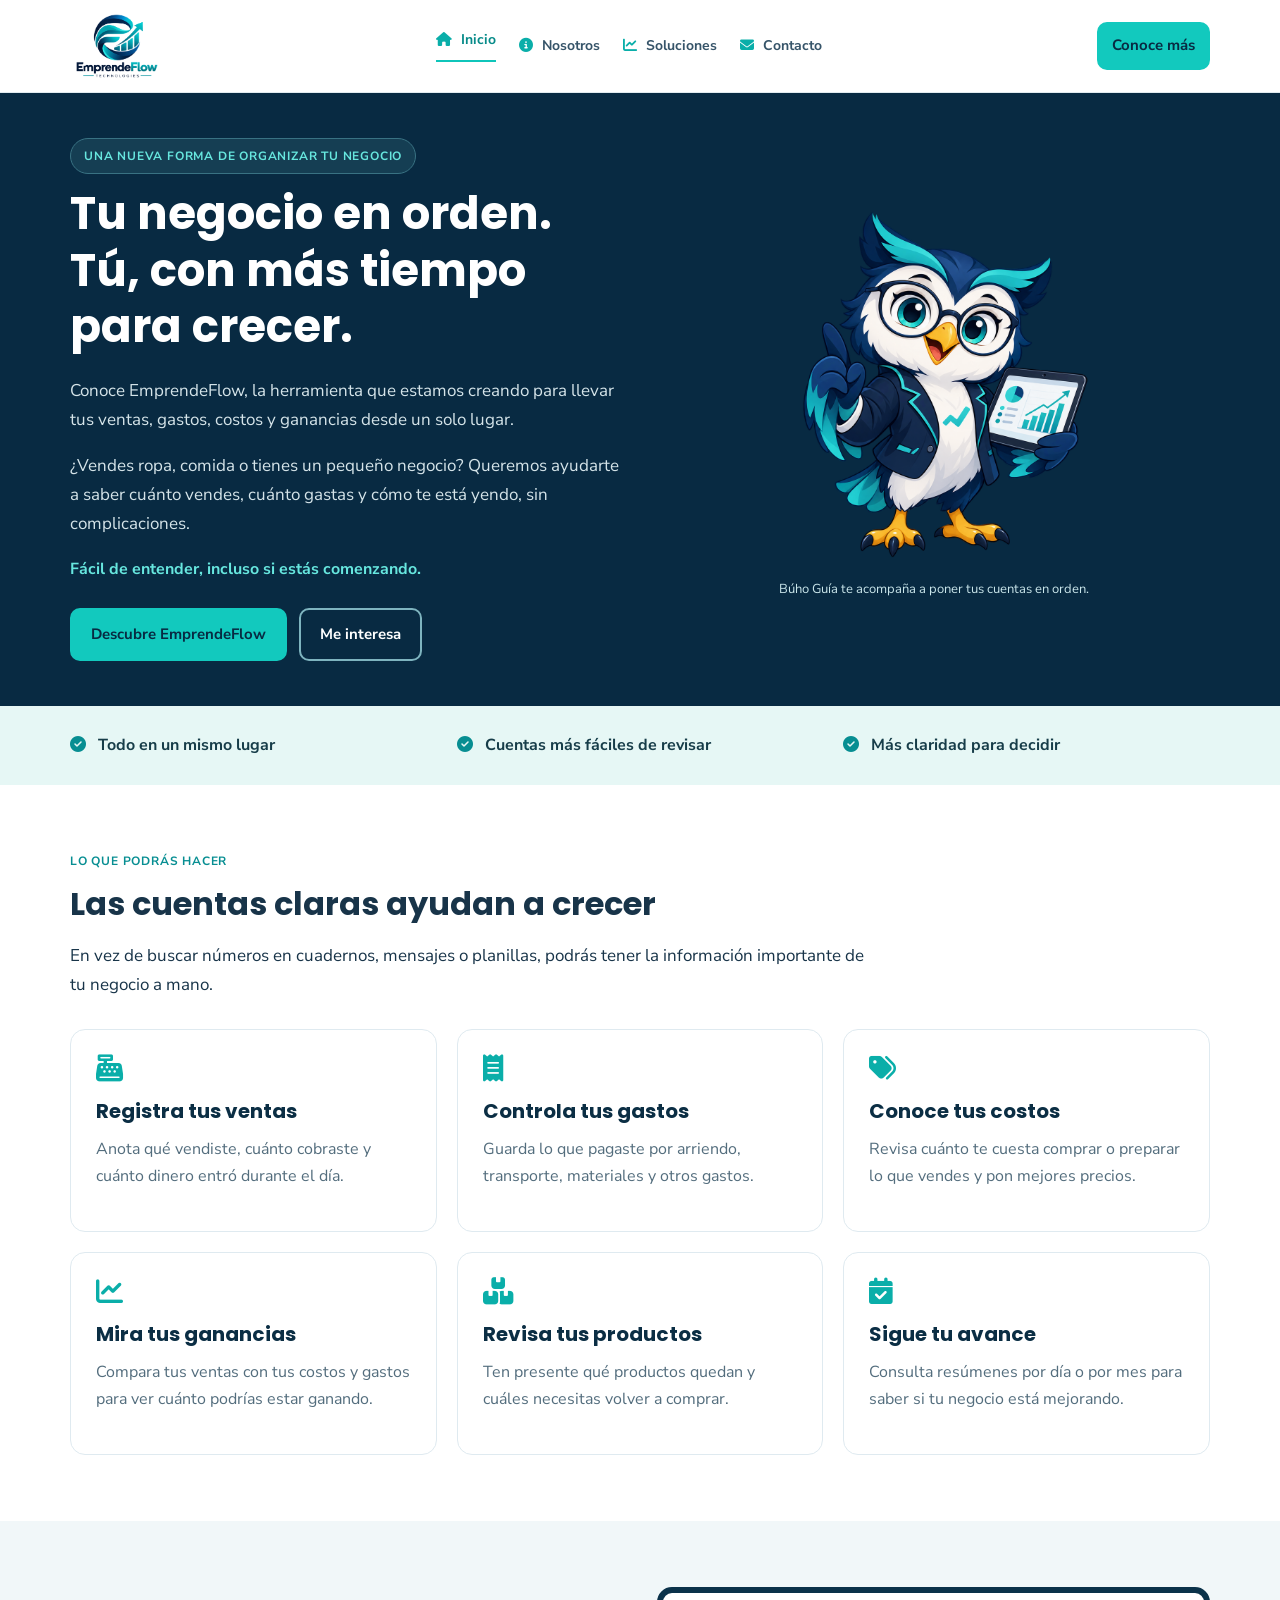
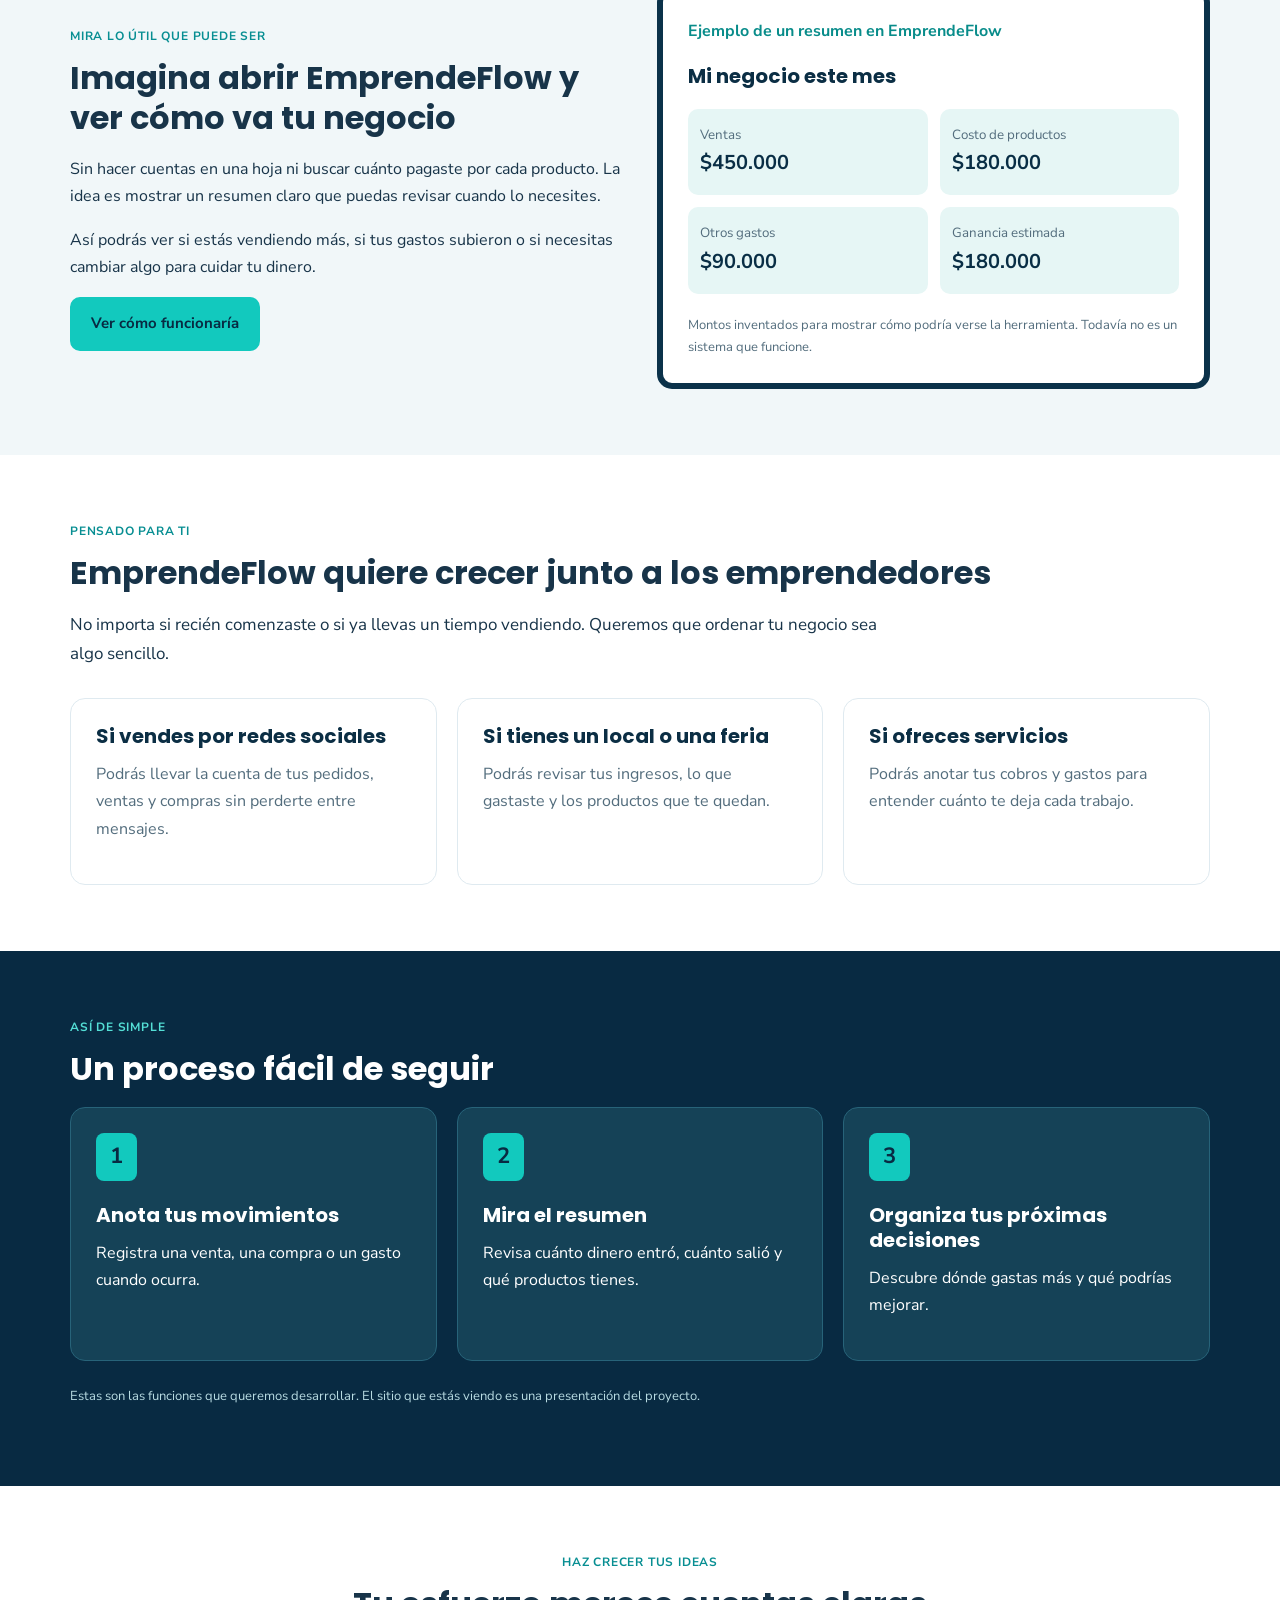
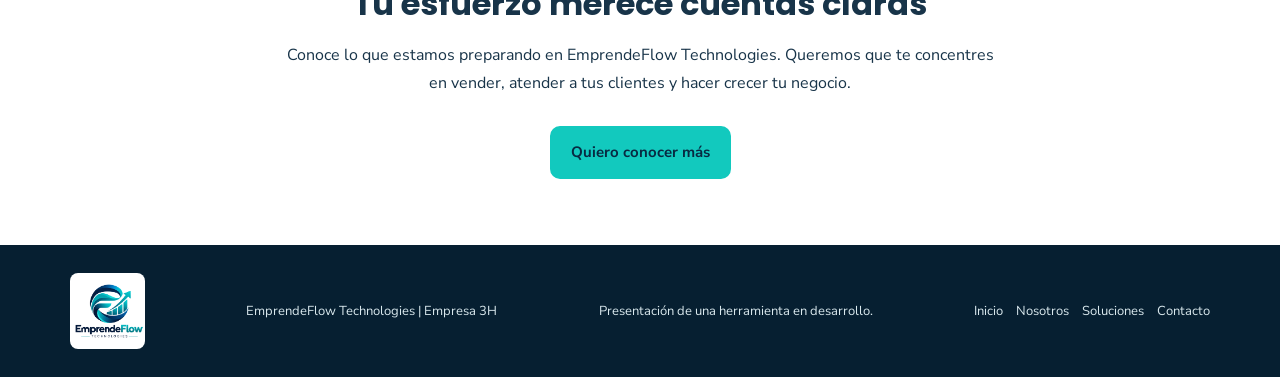
==== index.html @ e18711d7 "Primer commit" ====
<!DOCTYPE html>
<html lang="es">
    
<head>
    <meta charset="UTF-8">
    <meta name="viewport" content="width=device-width, initial-scale=1.0">
    <meta name="description" content="EmprendeFlow: la herramienta en desarrollo para ordenar las ventas, gastos, costos y ganancias de tu negocio.">
    <title>Inicio | EmprendeFlow Technologies</title>
    <link rel="preconnect" href="https://fonts.googleapis.com">
    <link rel="preconnect" href="https://fonts.gstatic.com" crossorigin>
    <link rel="stylesheet" href="https://fonts.googleapis.com/css2?family=Poppins:wght@400;600;700">
    <link rel="stylesheet" href="https://fonts.googleapis.com/css2?family=Nunito+Sans:wght@400;600;700">
    <link rel="stylesheet" href="https://cdnjs.cloudflare.com/ajax/libs/font-awesome/6.7.2/css/all.min.css">

    <link rel="stylesheet" href="css/style.css">
    <link rel="stylesheet" href="css/index.css">
</head>
<body>
    <header class="cabecera">
        <div class="contenedor barra">
            <a class="logo" href="index.html">
                <img src="img/logo2.png" alt="EmprendeFlow Technologies">
            </a>
            <nav class="menu">
                <a href="index.html" class="activo"><i class="fa-solid fa-house" aria-hidden="true"></i> Inicio</a>
                <a href="nosotros.html"><i class="fa-solid fa-circle-info" aria-hidden="true"></i> Nosotros</a>
                <a href="soluciones.html"><i class="fa-solid fa-chart-line" aria-hidden="true"></i> Soluciones</a>
                <a href="contacto.html"><i class="fa-solid fa-envelope" aria-hidden="true"></i> Contacto</a>
            </nav>
            <a class="boton boton-chico" href="contacto.html">Conoce más</a>
        </div>
    </header>
    <main>
        <section class="portada">
            <div class="contenedor dos-columnas portada-adentro">
                <div>

                    <p class="aviso">UNA NUEVA FORMA DE ORGANIZAR TU NEGOCIO</p>
                    <h1>Tu negocio en orden. Tú, con más tiempo para crecer.</h1>
                    <p class="texto-portada">Conoce EmprendeFlow, la herramienta que estamos creando para llevar tus ventas, gastos, costos y ganancias desde un solo lugar.</p>
                    <p class="texto-portada">¿Vendes ropa, comida o tienes un pequeño negocio? Queremos ayudarte a saber cuánto vendes, cuánto gastas y cómo te está yendo, sin complicaciones.</p>
                    <p class="texto-suave">Fácil de entender, incluso si estás comenzando.</p>
                    <div class="botones">
                        <a class="boton" href="soluciones.html">Descubre EmprendeFlow</a>
                        <a class="boton boton-borde" href="contacto.html">Me interesa</a>
                    </div>
                </div>
                <figure class="foto-portada">
                    <img src="img/owl.png" alt="Búho Guía con una pantalla que muestra información de ventas">
                    <figcaption>Búho Guía te acompaña a poner tus cuentas en orden.</figcaption>
                </figure>
            </div>
        </section>

        <section class="franja">
            <div class="contenedor tres-columnas">
                <p><i class="fa-solid fa-circle-check" aria-hidden="true"></i> Todo en un mismo lugar</p>
                <p><i class="fa-solid fa-circle-check" aria-hidden="true"></i> Cuentas más fáciles de revisar</p>
                <p><i class="fa-solid fa-circle-check" aria-hidden="true"></i> Más claridad para decidir</p>
            </div>
        </section>

        <section class="seccion" id="ventajas">

            <div class="contenedor">
                <p class="titulo-pequeno">LO QUE PODRÁS HACER</p>
                <h2>Las cuentas claras ayudan a crecer</h2>
                <p class="intro">En vez de buscar números en cuadernos, mensajes o planillas, podrás tener la información importante de tu negocio a mano.</p>
                
                <div class="tres-columnas">

                    <article class="caja servicio">
                        <i class="fa-solid fa-cash-register icono" aria-hidden="true"></i>
                        <h3>Registra tus ventas</h3>
                        <p>Anota qué vendiste, cuánto cobraste y cuánto dinero entró durante el día.</p>
                    </article>

                    <article class="caja servicio">
                        <i class="fa-solid fa-receipt icono" aria-hidden="true"></i>
                        <h3>Controla tus gastos</h3>
                        <p>Guarda lo que pagaste por arriendo, transporte, materiales y otros gastos.</p>
                    </article>

                    <article class="caja servicio">
                        <i class="fa-solid fa-tags icono" aria-hidden="true"></i>
                        <h3>Conoce tus costos</h3>
                        <p>Revisa cuánto te cuesta comprar o preparar lo que vendes y pon mejores precios.</p>
                    </article>

                    <article class="caja servicio">
                        <i class="fa-solid fa-chart-line icono" aria-hidden="true"></i>
                        <h3>Mira tus ganancias</h3>
                        <p>Compara tus ventas con tus costos y gastos para ver cuánto podrías estar ganando.</p>
                    </article>

                    <article class="caja servicio">

                        <i class="fa-solid fa-boxes-stacked icono" aria-hidden="true"></i>
                        <h3>Revisa tus productos</h3>
                        <p>Ten presente qué productos quedan y cuáles necesitas volver a comprar.</p>
                    </article>

                    <article class="caja servicio">
                        <i class="fa-solid fa-calendar-check icono" aria-hidden="true"></i>
                        <h3>Sigue tu avance</h3>
                        <p>Consulta resúmenes por día o por mes para saber si tu negocio está mejorando.</p>
                    </article>
                </div>
            </div>
        </section>

        <section class="seccion fondo-claro" id="ejemplo">
            <div class="contenedor dos-columnas foto-y-texto">
                <div>
                    <p class="titulo-pequeno">MIRA LO ÚTIL QUE PUEDE SER</p>
                    <h2>Imagina abrir EmprendeFlow y ver cómo va tu negocio</h2>
                    <p>Sin hacer cuentas en una hoja ni buscar cuánto pagaste por cada producto. La idea es mostrar un resumen claro que puedas revisar cuando lo necesites.</p>
                    <p>Así podrás ver si estás vendiendo más, si tus gastos subieron o si necesitas cambiar algo para cuidar tu dinero.</p>
                    <a class="boton" href="soluciones.html#ejemplo">Ver cómo funcionaría</a>
                </div>
                <figure class="caja pantalla">
                    <figcaption class="pantalla-titulo">Ejemplo de un resumen en EmprendeFlow</figcaption>
                    <h3>Mi negocio este mes</h3>
                    <div class="dos-columnas numeros">
                        <p><small>Ventas</small><strong>$450.000</strong></p>
                        <p><small>Costo de productos</small><strong>$180.000</strong></p>
                        <p><small>Otros gastos</small><strong>$90.000</strong></p>
                        <p><small>Ganancia estimada</small><strong>$180.000</strong></p>
                    </div>
                    <p class="texto-chico">Montos inventados para mostrar cómo podría verse la herramienta. Todavía no es un sistema que funcione.</p>
                </figure>
            </div>
        </section>

        <section class="seccion" id="personas">
            <div class="contenedor">
                <p class="titulo-pequeno">PENSADO PARA TI</p>
                <h2>EmprendeFlow quiere crecer junto a los emprendedores</h2>
                <p class="intro">No importa si recién comenzaste o si ya llevas un tiempo vendiendo. Queremos que ordenar tu negocio sea algo sencillo.</p>
                <div class="tres-columnas">
                    <article class="caja">
                        <h3>Si vendes por redes sociales</h3>
                        <p>Podrás llevar la cuenta de tus pedidos, ventas y compras sin perderte entre mensajes.</p>
                    </article>
                    <article class="caja">
                        <h3>Si tienes un local o una feria</h3>
                        <p>Podrás revisar tus ingresos, lo que gastaste y los productos que te quedan.</p>
                    </article>
                    <article class="caja">
                        <h3>Si ofreces servicios</h3>
                        <p>Podrás anotar tus cobros y gastos para entender cuánto te deja cada trabajo.</p>
                    </article>
                </div>
            </div>
        </section>

        <section class="seccion fondo-azul" id="pasos">
            <div class="contenedor">
                <p class="titulo-pequeno">ASÍ DE SIMPLE</p>
                <h2>Un proceso fácil de seguir</h2>
                <div class="tres-columnas">
                    <article class="caja paso">
                        <p class="numero">1</p>
                        <h3>Anota tus movimientos</h3>
                        <p>Registra una venta, una compra o un gasto cuando ocurra.</p>
                    </article>
                    <article class="caja paso">
                        <p class="numero">2</p>
                        <h3>Mira el resumen</h3>
                        <p>Revisa cuánto dinero entró, cuánto salió y qué productos tienes.</p>
                    </article>
                    <article class="caja paso">
                        <p class="numero">3</p>
                        <h3>Organiza tus próximas decisiones</h3>
                        <p>Descubre dónde gastas más y qué podrías mejorar.</p>
                    </article>
                </div>
                <p class="nota-clara">Estas son las funciones que queremos desarrollar. El sitio que estás viendo es una presentación del proyecto.</p>
            </div>
        </section>

        <section class="seccion final" id="conocer">
            <div class="contenedor centro">
                <p class="titulo-pequeno">HAZ CRECER TUS IDEAS</p>
                <h2>Tu esfuerzo merece cuentas claras</h2>
                <p>Conoce lo que estamos preparando en EmprendeFlow Technologies. Queremos que te concentres en vender, atender a tus clientes y hacer crecer tu negocio.</p>
                <a class="boton" href="contacto.html">Quiero conocer más</a>
            </div>
        </section>
    </main>
    <footer class="pie">
        <div class="contenedor pie-adentro">
            <a class="logo" href="index.html">
                <img src="img/logo2.png" alt="EmprendeFlow Technologies">
            </a>
            <p>EmprendeFlow Technologies | Empresa 3H</p>
            <p>Presentación de una herramienta en desarrollo.</p>
            <nav class="menu-pie">
                <a href="index.html">Inicio</a>
                <a href="nosotros.html">Nosotros</a>
                <a href="soluciones.html">Soluciones</a>
                <a href="contacto.html">Contacto</a>
            </nav>
        </div>
    </footer>

    <script src="index.js"></script>
</body>
</html>
---- css/style.css ----
* {
    box-sizing: border-box;
}

body {
    margin: 0;
    color: #183449;
    background: #ffffff;
    font-family: "Nunito Sans", Arial, sans-serif;
    line-height: 1.7;
}

a {
    color: inherit;
    text-decoration: none;
}

img {
    max-width: 100%;
    height: auto;
}

h1, h2, h3 {
    margin-top: 0;
    font-family: "Poppins", Arial, sans-serif;
    line-height: 1.25;
}

h1 {
    margin-bottom: 22px;
    font-size: 45px;
}

h2 {
    margin-bottom: 18px;
    font-size: 32px;
}

h3 {
    margin-bottom: 12px;
    font-size: 20px;
}

p {
    margin-top: 0;
}

.contenedor {
    width: 90%;
    max-width: 1140px;
    margin: 0 auto;
}

.cabecera {
    background: #ffffff;
    border-bottom: 1px solid #e1ebef;
}

.barra {
    min-height: 92px;
    display: flex;
    align-items: center;
    justify-content: space-between;
    flex-wrap: wrap;
    gap: 18px;
}

.logo img {
    display: block;
    width: 90px;
}

.menu {
    display: flex;
    align-items: center;
    flex-wrap: wrap;
    gap: 23px;
     transition: transform 0.2s, border-color 0.2s ease;
}

.menu a {
    padding: 8px 0;
    color: #365469;
    font-size: 14px;
    font-weight: 700;
}

.menu i {
    margin-right: 5px;
    color: #0aaea9;
}
.menu:hover{
    transform: translateY(-5px);
}

.menu a:hover, .menu a.activo {
    color: #078b89;
    border-bottom: 2px solid #0fc5ba;
    transform: translateY(-5px);
}

.boton {
    display: inline-block;
    padding: 12px 19px;
    border: 2px solid #12c9be;
    border-radius: 10px;
    background: #12c9be;
    color: #082a42;
    font-family: "Nunito Sans", Arial, sans-serif;
    font-size: 15px;
    font-weight: 700;
    text-align: center;
    transition: transform 0.2s, border-color 0.2s ease;
    cursor: pointer;
}

.boton:hover {
    background: #7de3dd;
    border-color: #7de3dd;
    transform: translateY(-7px);
}


.boton-chico {
    padding: 9px 13px;
}

.boton-borde {
    background: #082a42;
    color: #ffffff;
    border-color: #7eb4bf;
}

.boton-borde:hover {
    background: #174e62;
    border-color: #7eb4bf;
}

.botones {
    display: flex;
    gap: 12px;
    flex-wrap: wrap;
    margin-top: 25px;
}

.portada {
    background: #082a42;
    color: #ffffff;
}

.portada-adentro {
    min-height: 495px;
    align-items: center;
    padding: 45px 0;
}

.portada-corta .portada-adentro {
    min-height: 420px;
}

.aviso {
    display: inline-block;
    padding: 7px 13px;
    border: 1px solid #397283;
    border-radius: 25px;
    background: #153e53;
    color: #67e7df;
    font-size: 12px;
    font-weight: 700;
    letter-spacing: 0.8px;
}

.texto-portada {
    color: #d5e4e9;
    font-size: 17px;
}

.foto-portada, .foto-blanca {
    margin: 0;
    text-align: center;
}

.foto-portada img {
    display: block;
    max-height: 370px;
    object-fit: contain;
    margin: 0 auto;
}

.foto-portada figcaption {
    margin-top: 8px;
    color: #c9e5ea;
    font-size: 13px;
}

.foto-blanca {
    padding: 18px;
    border-radius: 18px;
    background: #ffffff;
}

.foto-blanca img {
    max-height: 300px;
    object-fit: contain;
}

.seccion {
    padding: 66px 0;
}

.dos-columnas {
    display: grid;
    grid-template-columns: repeat(2, minmax(0, 1fr));
    gap: 34px;
}

.tres-columnas {
    display: grid;
    grid-template-columns: repeat(3, minmax(0, 1fr));
    gap: 20px;
}

.cuatro-columnas {
    display: grid;
    grid-template-columns: repeat(4, minmax(0, 1fr));
    gap: 12px;
}

.foto-y-texto {
    align-items: center;
}

.centro {
    text-align: center;
}

.centro p {
    max-width: 740px;
    margin-left: auto;
    margin-right: auto;
}

.titulo-pequeno {
    margin-bottom: 12px;
    color: #078e92;
    font-size: 12px;
    font-weight: 700;
    letter-spacing: 0.8px;
}

.intro {
    max-width: 810px;
    margin-bottom: 29px;
    font-size: 17px;
}

.fondo-claro {
    background: #f1f7f9;
}

.fondo-azul {
    background: #082a42;
    color: #ffffff;
}

.fondo-azul .titulo-pequeno {
    color: #54dfd6;
}

.caja {
    margin: 0;
    padding: 25px;
    border: 1px solid #dfeaf0;
    border-radius: 15px;
    background: #ffffff;
}

.caja h3 {
    color: #0b2e44;
}

.caja p {
    color: #536d7d;
}

.caja-azul {
    border-color: #082a42;
    background: #082a42;
    color: #ffffff;
}

.caja-azul h3, .caja-azul p {
    color: #ffffff;
}

.caja-clara {
    background: #f2f8fa;
}

.icono {
    display: block;
    margin-bottom: 17px;
    color: #0aaea9;
    font-size: 27px;
}

.servicio {
    min-height: 195px;
}

.foto-buho {
    text-align: center;
    background: #e9f8f6;
}

.foto-buho img {
    max-height: 350px;
    object-fit: contain;
}

.lista {
    padding-left: 23px;
    margin: 18px 0 26px;
}

.lista li {
    margin-bottom: 10px;
    padding-left: 4px;
}

.numeros {
    gap: 12px;
    margin: 20px 0;
}

.numeros p {
    margin: 0;
    padding: 15px 12px;
    border-radius: 10px;
    background: #e6f6f5;
}

.numeros small, .numeros strong {
    display: block;
}

.numeros strong {
    color: #092e45;
    font-size: 20px;
}

.texto-chico {
    color: #647e8b;
    font-size: 13px;
}

.final p {
    max-width: 720px;
}

.final .boton {
    margin-top: 13px;
}

.pie {
    padding: 28px 0;
    background: #061f31;
    color: #d9e8ed;
}

.pie-adentro {
    display: flex;
    align-items: center;
    justify-content: space-between;
    flex-wrap: wrap;
    gap: 18px;
}

.pie p {
    margin: 0;
    font-size: 13px;
}

.pie .logo img {
    width: 75px;
    border-radius: 8px;
    background: #ffffff;
}

.menu-pie {
    display: flex;
    flex-wrap: wrap;
    gap: 13px;
    font-size: 13px;
}
---- css/index.css ----
.texto-suave {
    color: #67e7df;
    font-weight: 700;
}

.franja {
    padding: 26px 0;
    background: #e6f7f5;
}

.franja p {
    margin: 0;
    color: #173d49;
    font-weight: 700;
}

.franja i {
    margin-right: 8px;
    color: #078e92;
}

.pantalla {
    border: 6px solid #0b324a;
}

.pantalla-titulo {
    color: #088c8a;
    font-weight: 700;
    margin-bottom: 18px;
}

.pantalla .texto-chico {
    margin-bottom: 0;
}

.paso {
    background: #154257;
    border-color: #276379;
}

.paso h3, .paso p {
    color: #ffffff;
}

.paso .numero {
    display: inline-block;
    padding: 5px 14px;
    border-radius: 8px;
    background: #12c9be;
    color: #082a42;
    font-size: 22px;
    font-weight: 700;
}

.nota-clara {
    margin-top: 24px;
    color: #b8dbe2;
    font-size: 13px;
}
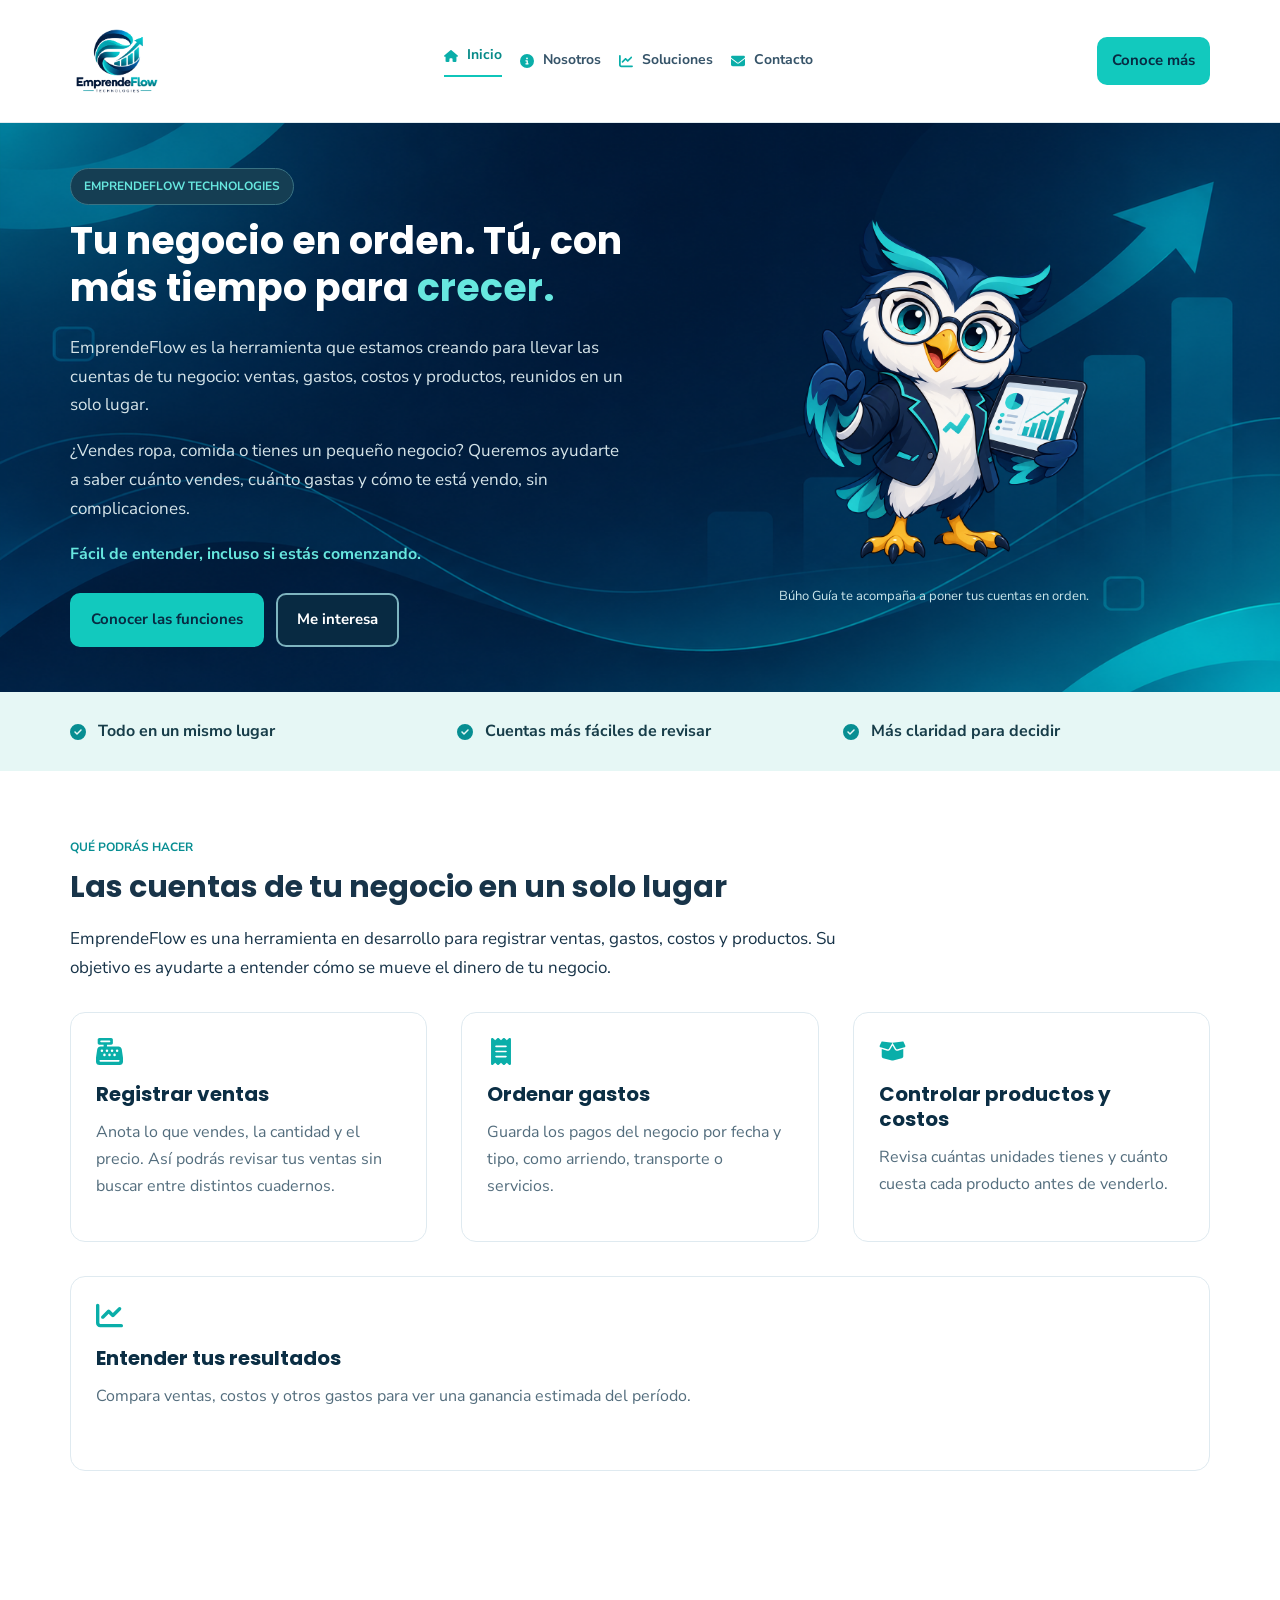
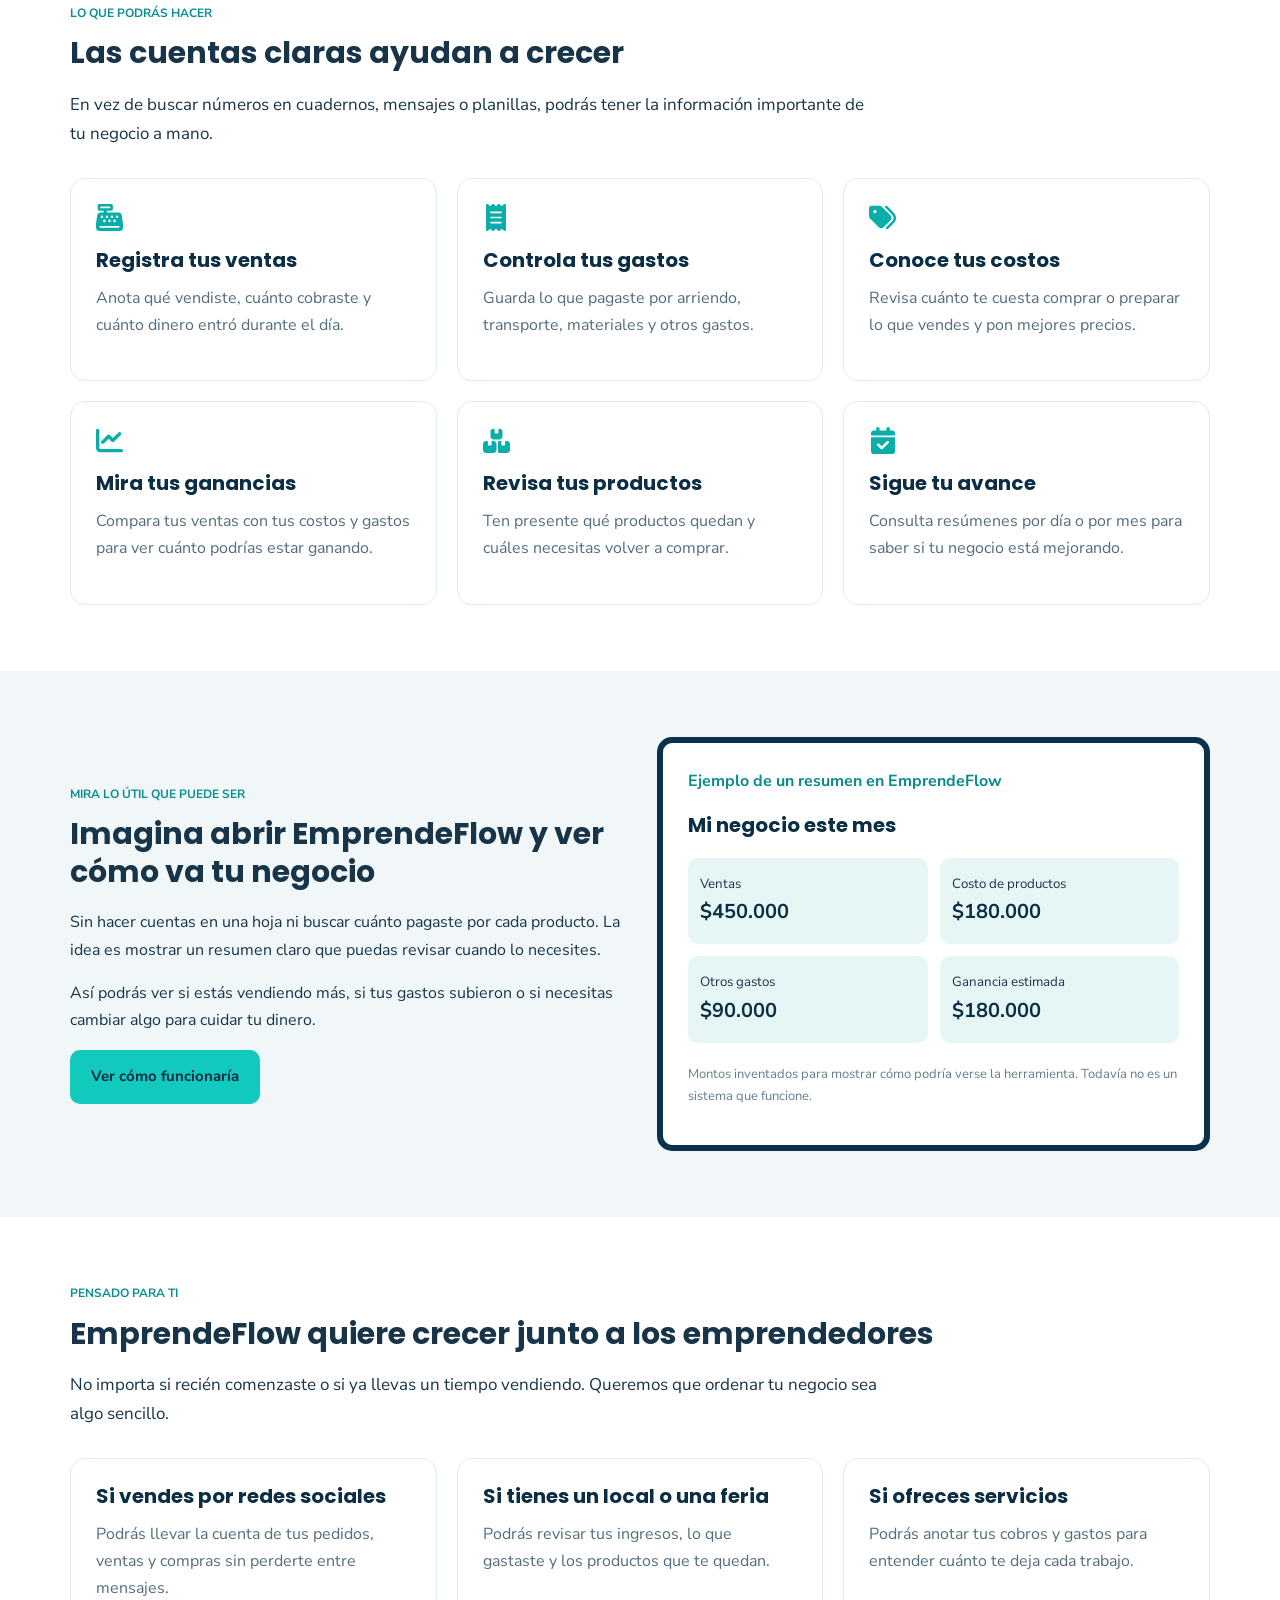
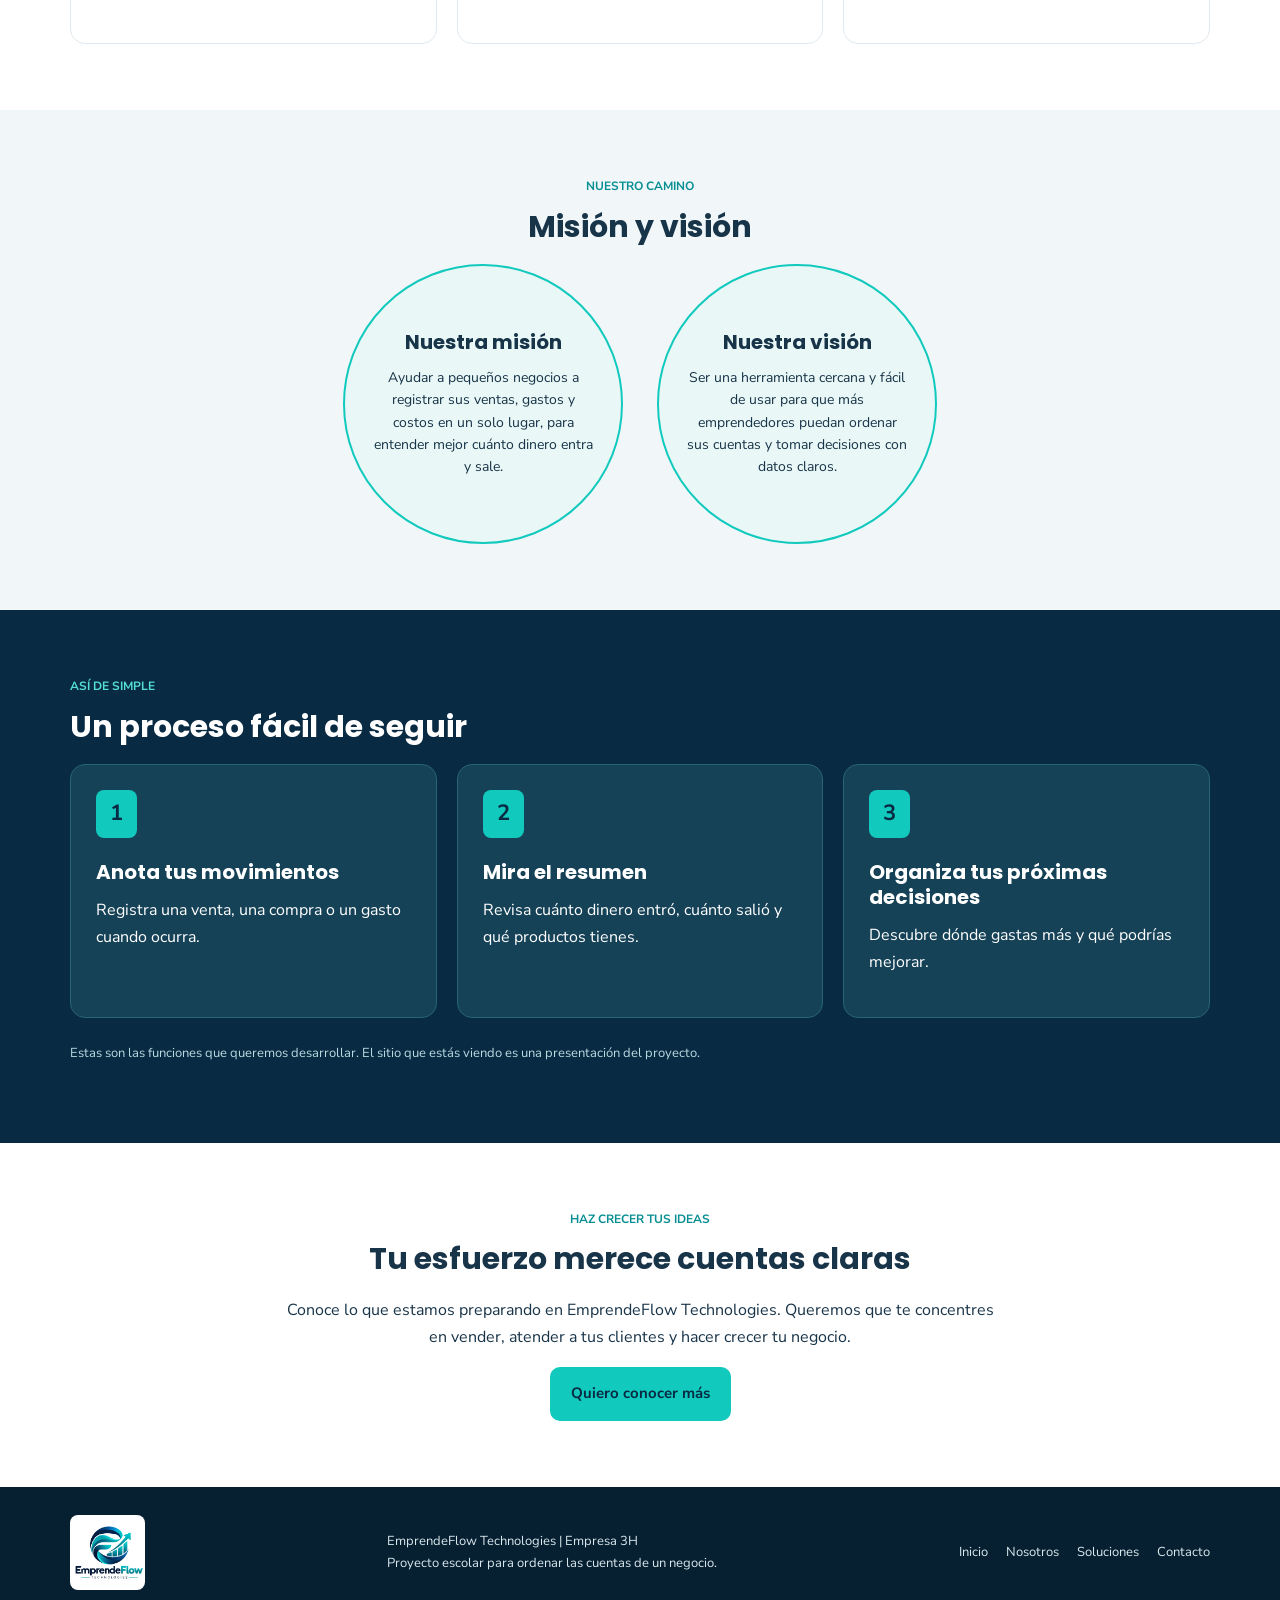
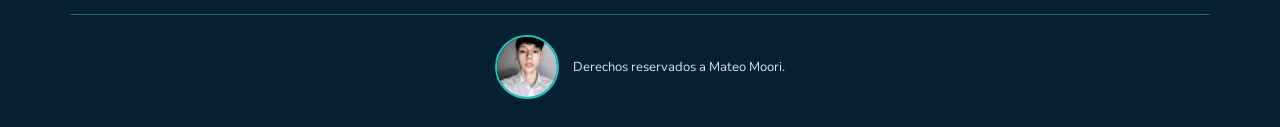
==== commit ffec68d0: "Actualizar proyecto web" ====
--- a/index.html
+++ b/index.html
@@ -1,209 +1,244 @@
 <!DOCTYPE html>
 <html lang="es">
-    
 <head>
     <meta charset="UTF-8">
     <meta name="viewport" content="width=device-width, initial-scale=1.0">
-    <meta name="description" content="EmprendeFlow: la herramienta en desarrollo para ordenar las ventas, gastos, costos y ganancias de tu negocio.">
+    <meta name="description" content="EmprendeFlow es una herramienta en desarrollo para ordenar ventas, gastos, costos, productos y ganancias de pequeños negocios.">
     <title>Inicio | EmprendeFlow Technologies</title>
     <link rel="preconnect" href="https://fonts.googleapis.com">
     <link rel="preconnect" href="https://fonts.gstatic.com" crossorigin>
     <link rel="stylesheet" href="https://fonts.googleapis.com/css2?family=Poppins:wght@400;600;700">
     <link rel="stylesheet" href="https://fonts.googleapis.com/css2?family=Nunito+Sans:wght@400;600;700">
-    <link rel="stylesheet" href="https://cdnjs.cloudflare.com/ajax/libs/font-awesome/6.7.2/css/all.min.css">
 
     <link rel="stylesheet" href="css/style.css">
     <link rel="stylesheet" href="css/index.css">
 </head>
-<body>
-    <header class="cabecera">
-        <div class="contenedor barra">
-            <a class="logo" href="index.html">
+<body class="textito">
+
+
+
+
+
+    <header class="cabecerita">
+        <div class="barracita">
+            <a class="loguito" href="index.html">
                 <img src="img/logo2.png" alt="EmprendeFlow Technologies">
             </a>
-            <nav class="menu">
-                <a href="index.html" class="activo"><i class="fa-solid fa-house" aria-hidden="true"></i> Inicio</a>
-                <a href="nosotros.html"><i class="fa-solid fa-circle-info" aria-hidden="true"></i> Nosotros</a>
-                <a href="soluciones.html"><i class="fa-solid fa-chart-line" aria-hidden="true"></i> Soluciones</a>
-                <a href="contacto.html"><i class="fa-solid fa-envelope" aria-hidden="true"></i> Contacto</a>
+            <nav class="menucito">
+                <a href="index.html" class="enlacitoactivo"><img class="iconitomenu" src="img/iconos/navegacion/casa.svg" alt="" aria-hidden="true"> Inicio</a>
+                <a href="nosotros.html"><img class="iconitomenu" src="img/iconos/navegacion/informacion.svg" alt="" aria-hidden="true"> Nosotros</a>
+                <a href="soluciones.html"><img class="iconitomenu" src="img/iconos/finanzas/grafico.svg" alt="" aria-hidden="true"> Soluciones</a>
+                <a href="contacto.html"><img class="iconitomenu" src="img/iconos/navegacion/sobre.svg" alt="" aria-hidden="true"> Contacto</a>
             </nav>
-            <a class="boton boton-chico" href="contacto.html">Conoce más</a>
+            <a class="miniboton" href="contacto.html">Conoce más</a>
         </div>
     </header>
     <main>
-        <section class="portada">
-            <div class="contenedor dos-columnas portada-adentro">
+        <section class="portadita">
+            <div class="contenedorportada">
                 <div>
 
-                    <p class="aviso">UNA NUEVA FORMA DE ORGANIZAR TU NEGOCIO</p>
-                    <h1>Tu negocio en orden. Tú, con más tiempo para crecer.</h1>
-                    <p class="texto-portada">Conoce EmprendeFlow, la herramienta que estamos creando para llevar tus ventas, gastos, costos y ganancias desde un solo lugar.</p>
-                    <p class="texto-portada">¿Vendes ropa, comida o tienes un pequeño negocio? Queremos ayudarte a saber cuánto vendes, cuánto gastas y cómo te está yendo, sin complicaciones.</p>
-                    <p class="texto-suave">Fácil de entender, incluso si estás comenzando.</p>
-                    <div class="botones">
-                        <a class="boton" href="soluciones.html">Descubre EmprendeFlow</a>
-                        <a class="boton boton-borde" href="contacto.html">Me interesa</a>
+                    <p class="avisito">EMPRENDEFLOW TECHNOLOGIES</p>
+                    <h1 class="titulito">Tu negocio en orden. Tú, con más tiempo para <span class="textitobrillante">crecer.</span></h1>
+                    <p class="textitoportada">EmprendeFlow es la herramienta que estamos creando para llevar las cuentas de tu negocio: ventas, gastos, costos y productos, reunidos en un solo lugar.</p>
+                    <p class="textitoportada">¿Vendes ropa, comida o tienes un pequeño negocio? Queremos ayudarte a saber cuánto vendes, cuánto gastas y cómo te está yendo, sin complicaciones.</p>
+                    <p class="textitobrillante">Fácil de entender, incluso si estás comenzando.</p>
+                    <div class="botonera">
+                        <a class="botoncito" href="soluciones.html#funciones">Conocer las funciones</a>
+                        <a class="botonborde" href="contacto.html">Me interesa</a>
                     </div>
                 </div>
-                <figure class="foto-portada">
+                <figure class="fotitoportada">
                     <img src="img/owl.png" alt="Búho Guía con una pantalla que muestra información de ventas">
                     <figcaption>Búho Guía te acompaña a poner tus cuentas en orden.</figcaption>
                 </figure>
             </div>
         </section>
 
-        <section class="franja">
-            <div class="contenedor tres-columnas">
-                <p><i class="fa-solid fa-circle-check" aria-hidden="true"></i> Todo en un mismo lugar</p>
-                <p><i class="fa-solid fa-circle-check" aria-hidden="true"></i> Cuentas más fáciles de revisar</p>
-                <p><i class="fa-solid fa-circle-check" aria-hidden="true"></i> Más claridad para decidir</p>
-            </div>
-        </section>
-
-        <section class="seccion" id="ventajas">
-
-            <div class="contenedor">
-                <p class="titulo-pequeno">LO QUE PODRÁS HACER</p>
-                <h2>Las cuentas claras ayudan a crecer</h2>
-                <p class="intro">En vez de buscar números en cuadernos, mensajes o planillas, podrás tener la información importante de tu negocio a mano.</p>
-                
-                <div class="tres-columnas">
-
-                    <article class="caja servicio">
-                        <i class="fa-solid fa-cash-register icono" aria-hidden="true"></i>
-                        <h3>Registra tus ventas</h3>
+        <section class="franjita">
+            <div class="contenedortriple">
+                <p><img class="iconitofranja" src="img/iconos/generales/visto-franja.svg" alt="" aria-hidden="true"> Todo en un mismo lugar</p>
+                <p><img class="iconitofranja" src="img/iconos/generales/visto-franja.svg" alt="" aria-hidden="true"> Cuentas más fáciles de revisar</p>
+                <p><img class="iconitofranja" src="img/iconos/generales/visto-franja.svg" alt="" aria-hidden="true"> Más claridad para decidir</p>
+            </div>
+        </section>
+
+        <section class="cajota" id="servicios">
+            <div class="contenedorcito">
+                <p class="minititulito">QUÉ PODRÁS HACER</p>
+                <h2 class="titulito">Las cuentas de tu negocio en un solo lugar</h2>
+                <p class="entradita">EmprendeFlow es una herramienta en desarrollo para registrar ventas, gastos, costos y productos. Su objetivo es ayudarte a entender cómo se mueve el dinero de tu negocio.</p>
+                <div class="doscajitas">
+                    <a class="cajitaclic" href="soluciones.html#funcion-ventas"><img class="iconito" src="img/iconos/finanzas/ventas.svg" alt="" aria-hidden="true"><h3 class="titulito">Registrar ventas</h3><p>Anota lo que vendes, la cantidad y el precio. Así podrás revisar tus ventas sin buscar entre distintos cuadernos.</p></a>
+                    <a class="cajitaclic" href="soluciones.html#funcion-gastos"><img class="iconito" src="img/iconos/finanzas/boleta.svg" alt="" aria-hidden="true"><h3 class="titulito">Ordenar gastos</h3><p>Guarda los pagos del negocio por fecha y tipo, como arriendo, transporte o servicios.</p></a>
+                    <a class="cajitaclic" href="soluciones.html#funcion-productos"><img class="iconito" src="img/iconos/productos/caja.svg" alt="" aria-hidden="true"><h3 class="titulito">Controlar productos y costos</h3><p>Revisa cuántas unidades tienes y cuánto cuesta cada producto antes de venderlo.</p></a>
+                    <a class="cajitaclic" href="soluciones.html#funcion-ganancias"><img class="iconito" src="img/iconos/finanzas/grafico.svg" alt="" aria-hidden="true"><h3 class="titulito">Entender tus resultados</h3><p>Compara ventas, costos y otros gastos para ver una ganancia estimada del período.</p></a>
+                </div>
+            </div>
+        </section>
+
+        <section class="cajota" id="ventajas">
+
+            <div class="contenedorcito">
+                <p class="minititulito">LO QUE PODRÁS HACER</p>
+                <h2 class="titulito">Las cuentas claras ayudan a crecer</h2>
+                <p class="entradita">En vez de buscar números en cuadernos, mensajes o planillas, podrás tener la información importante de tu negocio a mano.</p>
+
+                <div class="trescajitas">
+
+                    <article class="cajitaservicio">
+                        <img class="iconito" src="img/iconos/finanzas/ventas.svg" alt="" aria-hidden="true"><h3 class="titulito">Registra tus ventas</h3>
                         <p>Anota qué vendiste, cuánto cobraste y cuánto dinero entró durante el día.</p>
                     </article>
 
-                    <article class="caja servicio">
-                        <i class="fa-solid fa-receipt icono" aria-hidden="true"></i>
-                        <h3>Controla tus gastos</h3>
+                    <article class="cajitaservicio">
+                        <img class="iconito" src="img/iconos/finanzas/boleta.svg" alt="" aria-hidden="true"><h3 class="titulito">Controla tus gastos</h3>
                         <p>Guarda lo que pagaste por arriendo, transporte, materiales y otros gastos.</p>
                     </article>
 
-                    <article class="caja servicio">
-                        <i class="fa-solid fa-tags icono" aria-hidden="true"></i>
-                        <h3>Conoce tus costos</h3>
+                    <article class="cajitaservicio">
+                        <img class="iconito" src="img/iconos/productos/etiquetas.svg" alt="" aria-hidden="true"><h3 class="titulito">Conoce tus costos</h3>
                         <p>Revisa cuánto te cuesta comprar o preparar lo que vendes y pon mejores precios.</p>
                     </article>
 
-                    <article class="caja servicio">
-                        <i class="fa-solid fa-chart-line icono" aria-hidden="true"></i>
-                        <h3>Mira tus ganancias</h3>
+                    <article class="cajitaservicio">
+                        <img class="iconito" src="img/iconos/finanzas/grafico.svg" alt="" aria-hidden="true"><h3 class="titulito">Mira tus ganancias</h3>
                         <p>Compara tus ventas con tus costos y gastos para ver cuánto podrías estar ganando.</p>
                     </article>
 
-                    <article class="caja servicio">
-
-                        <i class="fa-solid fa-boxes-stacked icono" aria-hidden="true"></i>
-                        <h3>Revisa tus productos</h3>
+                    <article class="cajitaservicio">
+
+                        <img class="iconito" src="img/iconos/productos/cajas.svg" alt="" aria-hidden="true"><h3 class="titulito">Revisa tus productos</h3>
                         <p>Ten presente qué productos quedan y cuáles necesitas volver a comprar.</p>
                     </article>
 
-                    <article class="caja servicio">
-                        <i class="fa-solid fa-calendar-check icono" aria-hidden="true"></i>
-                        <h3>Sigue tu avance</h3>
+                    <article class="cajitaservicio">
+                        <img class="iconito" src="img/iconos/generales/calendario-visto.svg" alt="" aria-hidden="true"><h3 class="titulito">Sigue tu avance</h3>
                         <p>Consulta resúmenes por día o por mes para saber si tu negocio está mejorando.</p>
                     </article>
                 </div>
             </div>
         </section>
 
-        <section class="seccion fondo-claro" id="ejemplo">
-            <div class="contenedor dos-columnas foto-y-texto">
+        <section class="cajotaclara" id="ejemplo">
+            <div class="cajitafototexto">
                 <div>
-                    <p class="titulo-pequeno">MIRA LO ÚTIL QUE PUEDE SER</p>
-                    <h2>Imagina abrir EmprendeFlow y ver cómo va tu negocio</h2>
+                    <p class="minititulito">MIRA LO ÚTIL QUE PUEDE SER</p>
+                    <h2 class="titulito">Imagina abrir EmprendeFlow y ver cómo va tu negocio</h2>
                     <p>Sin hacer cuentas en una hoja ni buscar cuánto pagaste por cada producto. La idea es mostrar un resumen claro que puedas revisar cuando lo necesites.</p>
                     <p>Así podrás ver si estás vendiendo más, si tus gastos subieron o si necesitas cambiar algo para cuidar tu dinero.</p>
-                    <a class="boton" href="soluciones.html#ejemplo">Ver cómo funcionaría</a>
-                </div>
-                <figure class="caja pantalla">
-                    <figcaption class="pantalla-titulo">Ejemplo de un resumen en EmprendeFlow</figcaption>
-                    <h3>Mi negocio este mes</h3>
-                    <div class="dos-columnas numeros">
+                    <a class="botoncito" href="soluciones.html#ejemplo">Ver cómo funcionaría</a>
+                </div>
+                <figure class="cajitapantalla">
+                    <figcaption class="titulopantallita">Ejemplo de un resumen en EmprendeFlow</figcaption>
+                    <h3 class="titulito">Mi negocio este mes</h3>
+                    <div class="dosnumeritos">
                         <p><small>Ventas</small><strong>$450.000</strong></p>
                         <p><small>Costo de productos</small><strong>$180.000</strong></p>
                         <p><small>Otros gastos</small><strong>$90.000</strong></p>
                         <p><small>Ganancia estimada</small><strong>$180.000</strong></p>
                     </div>
-                    <p class="texto-chico">Montos inventados para mostrar cómo podría verse la herramienta. Todavía no es un sistema que funcione.</p>
+                    <p class="minitextito">Montos inventados para mostrar cómo podría verse la herramienta. Todavía no es un sistema que funcione.</p>
                 </figure>
             </div>
         </section>
 
-        <section class="seccion" id="personas">
-            <div class="contenedor">
-                <p class="titulo-pequeno">PENSADO PARA TI</p>
-                <h2>EmprendeFlow quiere crecer junto a los emprendedores</h2>
-                <p class="intro">No importa si recién comenzaste o si ya llevas un tiempo vendiendo. Queremos que ordenar tu negocio sea algo sencillo.</p>
-                <div class="tres-columnas">
-                    <article class="caja">
-                        <h3>Si vendes por redes sociales</h3>
+        <section class="cajota" id="personas">
+            <div class="contenedorcito">
+                <p class="minititulito">PENSADO PARA TI</p>
+                <h2 class="titulito">EmprendeFlow quiere crecer junto a los emprendedores</h2>
+                <p class="entradita">No importa si recién comenzaste o si ya llevas un tiempo vendiendo. Queremos que ordenar tu negocio sea algo sencillo.</p>
+                <div class="trescajitas">
+                    <article class="cajita">
+                        <h3 class="titulito">Si vendes por redes sociales</h3>
                         <p>Podrás llevar la cuenta de tus pedidos, ventas y compras sin perderte entre mensajes.</p>
                     </article>
-                    <article class="caja">
-                        <h3>Si tienes un local o una feria</h3>
+                    <article class="cajita">
+                        <h3 class="titulito">Si tienes un local o una feria</h3>
                         <p>Podrás revisar tus ingresos, lo que gastaste y los productos que te quedan.</p>
                     </article>
-                    <article class="caja">
-                        <h3>Si ofreces servicios</h3>
+                    <article class="cajita">
+                        <h3 class="titulito">Si ofreces servicios</h3>
                         <p>Podrás anotar tus cobros y gastos para entender cuánto te deja cada trabajo.</p>
                     </article>
                 </div>
             </div>
         </section>
 
-        <section class="seccion fondo-azul" id="pasos">
-            <div class="contenedor">
-                <p class="titulo-pequeno">ASÍ DE SIMPLE</p>
-                <h2>Un proceso fácil de seguir</h2>
-                <div class="tres-columnas">
-                    <article class="caja paso">
-                        <p class="numero">1</p>
-                        <h3>Anota tus movimientos</h3>
+        <section class="cajotaclara" id="mision-vision">
+            <div class="contenedorcito">
+                <div class="centradito">
+                    <p class="minititulito">NUESTRO CAMINO</p>
+                    <h2 class="titulito">Misión y visión</h2>
+                </div>
+                <div class="cajotacirculos">
+                    <article class="circulito">
+                        <h3 class="titulito">Nuestra misión</h3>
+                        <p>Ayudar a pequeños negocios a registrar sus ventas, gastos y costos en un solo lugar, para entender mejor cuánto dinero entra y sale.</p>
+                    </article>
+                    <article class="circulito">
+                        <h3 class="titulito">Nuestra visión</h3>
+                        <p>Ser una herramienta cercana y fácil de usar para que más emprendedores puedan ordenar sus cuentas y tomar decisiones con datos claros.</p>
+                    </article>
+                </div>
+            </div>
+        </section>
+
+        <section class="cajotaazul" id="pasos">
+            <div class="contenedorcito">
+                <p class="minititulito">ASÍ DE SIMPLE</p>
+                <h2 class="titulito">Un proceso fácil de seguir</h2>
+                <div class="trescajitas">
+                    <article class="cajitapasito">
+                        <p class="numerito">1</p>
+                        <h3 class="titulito">Anota tus movimientos</h3>
                         <p>Registra una venta, una compra o un gasto cuando ocurra.</p>
                     </article>
-                    <article class="caja paso">
-                        <p class="numero">2</p>
-                        <h3>Mira el resumen</h3>
+                    <article class="cajitapasito">
+                        <p class="numerito">2</p>
+                        <h3 class="titulito">Mira el resumen</h3>
                         <p>Revisa cuánto dinero entró, cuánto salió y qué productos tienes.</p>
                     </article>
-                    <article class="caja paso">
-                        <p class="numero">3</p>
-                        <h3>Organiza tus próximas decisiones</h3>
+                    <article class="cajitapasito">
+                        <p class="numerito">3</p>
+                        <h3 class="titulito">Organiza tus próximas decisiones</h3>
                         <p>Descubre dónde gastas más y qué podrías mejorar.</p>
                     </article>
                 </div>
-                <p class="nota-clara">Estas son las funciones que queremos desarrollar. El sitio que estás viendo es una presentación del proyecto.</p>
-            </div>
-        </section>
-
-        <section class="seccion final" id="conocer">
-            <div class="contenedor centro">
-                <p class="titulo-pequeno">HAZ CRECER TUS IDEAS</p>
-                <h2>Tu esfuerzo merece cuentas claras</h2>
+                <p class="notita">Estas son las funciones que queremos desarrollar. El sitio que estás viendo es una presentación del proyecto.</p>
+            </div>
+        </section>
+
+        <section class="cajotafinal" id="conocer">
+            <div class="contenedorcentrado">
+                <p class="minititulito">HAZ CRECER TUS IDEAS</p>
+                <h2 class="titulito">Tu esfuerzo merece cuentas claras</h2>
                 <p>Conoce lo que estamos preparando en EmprendeFlow Technologies. Queremos que te concentres en vender, atender a tus clientes y hacer crecer tu negocio.</p>
-                <a class="boton" href="contacto.html">Quiero conocer más</a>
+                <a class="botoncito" href="contacto.html">Quiero conocer más</a>
             </div>
         </section>
     </main>
-    <footer class="pie">
-        <div class="contenedor pie-adentro">
-            <a class="logo" href="index.html">
+    <footer class="piecito">
+        <div class="contenedorpie">
+            <a class="loguito" href="index.html">
                 <img src="img/logo2.png" alt="EmprendeFlow Technologies">
             </a>
-            <p>EmprendeFlow Technologies | Empresa 3H</p>
-            <p>Presentación de una herramienta en desarrollo.</p>
-            <nav class="menu-pie">
+            <div>
+                <p>EmprendeFlow Technologies | Empresa 3H</p>
+                <p>Proyecto escolar para ordenar las cuentas de un negocio.</p>
+            </div>
+            <nav class="menucitopie" aria-label="Navegación del pie de página">
                 <a href="index.html">Inicio</a>
                 <a href="nosotros.html">Nosotros</a>
                 <a href="soluciones.html">Soluciones</a>
                 <a href="contacto.html">Contacto</a>
             </nav>
         </div>
+        <div class="cajitaderechos">
+            <img class="fotitomateo" src="img/mateo.jpg" alt="Fotografía de Mateo Moori" width="64" height="64" loading="lazy">
+            <p>Derechos reservados a Mateo Moori.</p>
+        </div>
     </footer>
 
-    <script src="index.js"></script>
 </body>
 </html>
--- a/css/style.css
+++ b/css/style.css
@@ -1,13 +1,67 @@
+:root {
+    --color-texto: rgb(24, 52, 73);
+    --color-blanco: rgb(255, 255, 255);
+    --color-primario: rgb(8, 42, 66);
+    --color-secundario: rgb(18, 201, 190);
+    --color-acento: rgb(10, 174, 169);
+    --color-texto-secundario: rgb(100, 126, 139);
+    --color-borde-cabecera: rgb(225, 235, 239);
+    --color-texto-menu: rgb(54, 84, 105);
+    --color-menu-activo: rgb(7, 139, 137);
+    --color-borde-menu-activo: rgb(15, 197, 186);
+    --color-boton-hover: rgb(125, 227, 221);
+    --color-borde-boton: rgb(126, 180, 191);
+    --color-boton-borde-hover: rgb(23, 78, 98);
+    --color-borde-aviso: rgb(57, 114, 131);
+    --color-fondo-aviso: rgb(21, 62, 83);
+    --color-texto-destacado: rgb(103, 231, 223);
+    --color-texto-portada: rgb(213, 228, 233);
+    --color-texto-pie-foto: rgb(201, 229, 234);
+    --color-titulo-pequeno: rgb(7, 142, 146);
+    --color-fondo-claro: rgb(241, 247, 249);
+    --color-titulo-sobre-azul: rgb(84, 223, 214);
+    --color-borde-caja: rgb(223, 234, 240);
+    --color-titulo-caja: rgb(11, 46, 68);
+    --color-texto-caja: rgb(83, 109, 125);
+    --color-fondo-caja-clara: rgb(242, 248, 250);
+    --color-fondo-mascota: rgb(233, 248, 246);
+    --color-borde-mascota: rgb(183, 233, 227);
+    --color-fondo-numeros: rgb(230, 246, 245);
+    --color-texto-numeros: rgb(9, 46, 69);
+    --color-fondo-pie: rgb(6, 31, 49);
+    --color-texto-pie: rgb(217, 232, 237);
+    --color-fondo-franja: rgb(230, 247, 245);
+    --color-texto-franja: rgb(23, 61, 73);
+    --color-borde-pantalla: rgb(11, 50, 74);
+    --color-titulo-pantalla: rgb(8, 140, 138);
+    --color-fondo-paso: rgb(21, 66, 87);
+    --color-borde-paso: rgb(39, 99, 121);
+    --color-texto-nota: rgb(184, 219, 226);
+    --color-borde-campo: rgb(200, 220, 227);
+    --color-fondo-deshabilitado: rgb(164, 196, 198);
+    --color-texto-deshabilitado: rgb(36, 69, 77);
+    --color-borde-caja-verde: rgb(168, 229, 223);
+    --color-fondo-caja-verde: rgb(234, 248, 245);
+    --color-titulo-ejemplo: rgb(10, 137, 138);
+}
+
 * {
     box-sizing: border-box;
 }
 
 body {
     margin: 0;
-    color: #183449;
-    background: #ffffff;
+    color: var(--color-texto);
+    background: var(--color-blanco);
+    line-height: 1.7;
+}
+
+.textito {
     font-family: "Nunito Sans", Arial, sans-serif;
-    line-height: 1.7;
+}
+
+.titulito {
+    font-family: "Poppins", Arial, sans-serif;
 }
 
 a {
@@ -22,18 +76,17 @@
 
 h1, h2, h3 {
     margin-top: 0;
-    font-family: "Poppins", Arial, sans-serif;
     line-height: 1.25;
 }
 
 h1 {
     margin-bottom: 22px;
-    font-size: 45px;
+    font-size: 38px;
 }
 
 h2 {
     margin-bottom: 18px;
-    font-size: 32px;
+    font-size: 30px;
 }
 
 h3 {
@@ -45,352 +98,425 @@
     margin-top: 0;
 }
 
-.contenedor {
+.contenedorcito, .barracita, .contenedorportada, .contenedordoble,
+.cajitafototexto, .contenedortriple, .contenedorpie,
+.contenedorcentrado, .cajitaderechos {
     width: 90%;
     max-width: 1140px;
     margin: 0 auto;
 }
 
-.cabecera {
-    background: #ffffff;
-    border-bottom: 1px solid #e1ebef;
-}
-
-.barra {
+.cabecerita {
+    background: var(--color-blanco);
+    border-bottom: 1px solid var(--color-borde-cabecera);
+}
+
+.barracita {
+    display: flex;
+    flex-wrap: wrap;
+    align-items: center;
+    justify-content: center;
+    gap: 18px;
     min-height: 92px;
-    display: flex;
-    align-items: center;
-    justify-content: space-between;
-    flex-wrap: wrap;
-    gap: 18px;
-}
-
-.logo img {
+    padding: 16px 0;
+}
+
+.loguito img {
     display: block;
     width: 90px;
 }
 
-.menu {
-    display: flex;
-    align-items: center;
-    flex-wrap: wrap;
-    gap: 23px;
-     transition: transform 0.2s, border-color 0.2s ease;
-}
-
-.menu a {
+.menucito, .menucitopie {
+    display: flex;
+    flex-wrap: wrap;
+    gap: 18px;
+}
+
+.menucito {
+    flex: 1 1 320px;
+    justify-content: center;
+    transition: transform 0.2s, border-color 0.2s ease;
+}
+
+.menucito:hover {
+    transform: translateY(-5px);
+}
+
+.menucito a {
     padding: 8px 0;
-    color: #365469;
+    color: var(--color-texto-menu);
     font-size: 14px;
-    font-weight: 700;
-}
-
-.menu i {
-    margin-right: 5px;
-    color: #0aaea9;
-}
-.menu:hover{
+    font-weight: bold;
+}
+
+.menucito a:hover, .menucito .enlacitoactivo {
+    color: var(--color-menu-activo);
+    border-bottom: 2px solid var(--color-borde-menu-activo);
     transform: translateY(-5px);
 }
 
-.menu a:hover, .menu a.activo {
-    color: #078b89;
-    border-bottom: 2px solid #0fc5ba;
-    transform: translateY(-5px);
-}
-
-.boton {
+.botoncito, .miniboton, .botonborde {
     display: inline-block;
     padding: 12px 19px;
-    border: 2px solid #12c9be;
+    border: 2px solid var(--color-secundario);
     border-radius: 10px;
-    background: #12c9be;
-    color: #082a42;
+    background: var(--color-secundario);
+    color: var(--color-primario);
     font-family: "Nunito Sans", Arial, sans-serif;
     font-size: 15px;
-    font-weight: 700;
+    font-weight: bold;
     text-align: center;
+    cursor: pointer;
     transition: transform 0.2s, border-color 0.2s ease;
-    cursor: pointer;
-}
-
-.boton:hover {
-    background: #7de3dd;
-    border-color: #7de3dd;
+}
+
+.botoncito:hover, .miniboton:hover {
+    background: var(--color-boton-hover);
+    border-color: var(--color-boton-hover);
     transform: translateY(-7px);
 }
 
-
-.boton-chico {
+.miniboton {
     padding: 9px 13px;
 }
 
-.boton-borde {
-    background: #082a42;
-    color: #ffffff;
-    border-color: #7eb4bf;
-}
-
-.boton-borde:hover {
-    background: #174e62;
-    border-color: #7eb4bf;
-}
-
-.botones {
-    display: flex;
+.botonborde {
+    background: var(--color-primario);
+    color: var(--color-blanco);
+    border-color: var(--color-borde-boton);
+}
+
+.botonborde:hover {
+    background: var(--color-boton-borde-hover);
+    transform: translateY(-7px);
+}
+
+.iconito {
+    display: block;
+    width: 27px;
+    height: 27px;
+    margin-bottom: 17px;
+    object-fit: contain;
+}
+
+.iconitomenu, .iconitochico, .iconitofranja {
+    display: inline-block;
+    width: 14px;
+    height: 14px;
+    margin-right: 5px;
+    vertical-align: middle;
+    object-fit: contain;
+}
+
+.iconitochico {
+    width: 20px;
+    height: 20px;
+    margin-right: 6px;
+}
+
+.iconitofranja {
+    width: 16px;
+    height: 16px;
+    margin-right: 8px;
+}
+
+.botonera {
+    display: flex;
+    flex-wrap: wrap;
     gap: 12px;
-    flex-wrap: wrap;
     margin-top: 25px;
 }
 
-.portada {
-    background: #082a42;
-    color: #ffffff;
-}
-
-.portada-adentro {
-    min-height: 495px;
+.portadita, .portadacortita {
+    background: var(--color-primario);
+    color: var(--color-blanco);
+}
+
+.contenedorportada, .contenedordoble, .cajitafototexto, .doscajitas {
+    display: flex;
+    flex-wrap: wrap;
+    gap: 34px;
+}
+
+.contenedorportada > div, .contenedorportada > figure,
+.contenedordoble > section, .contenedordoble > div,
+.cajitafototexto > div, .cajitafototexto > figure,
+.doscajitas > article, .doscajitas > a {
+    flex: 1 1 340px;
+    min-width: 0;
+}
+
+.contenedorportada {
     align-items: center;
     padding: 45px 0;
 }
 
-.portada-corta .portada-adentro {
-    min-height: 420px;
-}
-
-.aviso {
+.avisito {
     display: inline-block;
     padding: 7px 13px;
-    border: 1px solid #397283;
+    border: 1px solid var(--color-borde-aviso);
     border-radius: 25px;
-    background: #153e53;
-    color: #67e7df;
+    background: var(--color-fondo-aviso);
+    color: var(--color-texto-destacado);
     font-size: 12px;
-    font-weight: 700;
-    letter-spacing: 0.8px;
-}
-
-.texto-portada {
-    color: #d5e4e9;
+    font-weight: bold;
+}
+
+.textitoportada {
+    color: var(--color-texto-portada);
     font-size: 17px;
 }
 
-.foto-portada, .foto-blanca {
+.fotitoportada, .fotitablanca {
     margin: 0;
     text-align: center;
 }
 
-.foto-portada img {
+.fotitoportada img {
     display: block;
     max-height: 370px;
+    margin: 0 auto;
     object-fit: contain;
-    margin: 0 auto;
-}
-
-.foto-portada figcaption {
+}
+
+.fotitoportada figcaption {
     margin-top: 8px;
-    color: #c9e5ea;
+    color: var(--color-texto-pie-foto);
     font-size: 13px;
 }
 
-.foto-blanca {
+.fotitablanca {
     padding: 18px;
     border-radius: 18px;
-    background: #ffffff;
-}
-
-.foto-blanca img {
+    background: var(--color-blanco);
+}
+
+.fotitablanca img {
     max-height: 300px;
     object-fit: contain;
 }
 
-.seccion {
+.cajota, .cajotaclara, .cajotaazul, .cajotafinal, .cajotaazulfinal {
     padding: 66px 0;
 }
 
-.dos-columnas {
-    display: grid;
-    grid-template-columns: repeat(2, minmax(0, 1fr));
-    gap: 34px;
-}
-
-.tres-columnas {
-    display: grid;
-    grid-template-columns: repeat(3, minmax(0, 1fr));
+.trescajitas, .contenedortriple {
+    display: flex;
+    flex-wrap: wrap;
     gap: 20px;
 }
 
-.cuatro-columnas {
-    display: grid;
-    grid-template-columns: repeat(4, minmax(0, 1fr));
-    gap: 12px;
-}
-
-.foto-y-texto {
+.trescajitas > article, .contenedortriple > p {
+    flex: 1 1 300px;
+    min-width: 0;
+}
+
+.cajitafototexto {
     align-items: center;
 }
 
-.centro {
+.centradito, .contenedorcentrado {
     text-align: center;
 }
 
-.centro p {
+.contenedorcentrado p {
     max-width: 740px;
     margin-left: auto;
     margin-right: auto;
 }
 
-.titulo-pequeno {
+.minititulito {
     margin-bottom: 12px;
-    color: #078e92;
+    color: var(--color-titulo-pequeno);
     font-size: 12px;
-    font-weight: 700;
-    letter-spacing: 0.8px;
-}
-
-.intro {
+    font-weight: bold;
+}
+
+.entradita {
     max-width: 810px;
     margin-bottom: 29px;
     font-size: 17px;
 }
 
-.fondo-claro {
-    background: #f1f7f9;
-}
-
-.fondo-azul {
-    background: #082a42;
-    color: #ffffff;
-}
-
-.fondo-azul .titulo-pequeno {
-    color: #54dfd6;
-}
-
-.caja {
+.cajotaclara {
+    background: var(--color-fondo-claro);
+}
+
+.cajotaazul, .cajotaazulfinal {
+    background: var(--color-primario);
+    color: var(--color-blanco);
+}
+
+.cajotaazul .minititulito {
+    color: var(--color-titulo-sobre-azul);
+}
+
+.cajita, .cajitaazul, .cajitaclara, .cajitaverde, .cajitaejemplo,
+.cajitaformulario, .cajitabuho, .cajitapantalla, .cajitapasito,
+.cajitamateo, .cajitaservicio, .cajitaclic {
     margin: 0;
     padding: 25px;
-    border: 1px solid #dfeaf0;
+    border: 1px solid var(--color-borde-caja);
     border-radius: 15px;
-    background: #ffffff;
-}
-
-.caja h3 {
-    color: #0b2e44;
-}
-
-.caja p {
-    color: #536d7d;
-}
-
-.caja-azul {
-    border-color: #082a42;
-    background: #082a42;
-    color: #ffffff;
-}
-
-.caja-azul h3, .caja-azul p {
-    color: #ffffff;
-}
-
-.caja-clara {
-    background: #f2f8fa;
-}
-
-.icono {
+    background: var(--color-blanco);
+}
+
+.cajita h3, .cajitaclara h3, .cajitaverde h3, .cajitapantalla h3,
+.cajitamateo h3, .cajitaservicio h3, .cajitaclic h3 {
+    color: var(--color-titulo-caja);
+}
+
+.cajita p, .cajitaclara p, .cajitaverde p, .cajitaejemplo p,
+.cajitamateo p, .cajitaservicio p, .cajitaclic p {
+    color: var(--color-texto-caja);
+}
+
+.cajitaazul {
+    border-color: var(--color-primario);
+    background: var(--color-primario);
+    color: var(--color-blanco);
+}
+
+.cajitaclara {
+    background: var(--color-fondo-caja-clara);
+}
+
+.cajitaservicio, .cajitaclic {
+    min-height: 195px;
+}
+
+.cajitaclic {
     display: block;
-    margin-bottom: 17px;
-    color: #0aaea9;
-    font-size: 27px;
-}
-
-.servicio {
-    min-height: 195px;
-}
-
-.foto-buho {
+}
+
+.cajitaclic:hover {
+    border-color: var(--color-acento);
+}
+
+.cajitabuho {
     text-align: center;
-    background: #e9f8f6;
-}
-
-.foto-buho img {
+    background: var(--color-fondo-mascota);
+}
+
+.cajitabuho img {
     max-height: 350px;
     object-fit: contain;
 }
 
-.lista {
+.listita {
     padding-left: 23px;
     margin: 18px 0 26px;
 }
 
-.lista li {
+.listita li {
     margin-bottom: 10px;
-    padding-left: 4px;
-}
-
-.numeros {
+}
+
+.dosnumeritos, .cuatronumeritos {
+    display: grid;
+    grid-template-columns: repeat(auto-fill, minmax(160px, 1fr));
     gap: 12px;
     margin: 20px 0;
 }
 
-.numeros p {
+.dosnumeritos p, .cuatronumeritos p {
     margin: 0;
     padding: 15px 12px;
     border-radius: 10px;
-    background: #e6f6f5;
-}
-
-.numeros small, .numeros strong {
+    background: var(--color-fondo-numeros);
+}
+
+.dosnumeritos small, .dosnumeritos strong,
+.cuatronumeritos small, .cuatronumeritos strong {
     display: block;
 }
 
-.numeros strong {
-    color: #092e45;
+.dosnumeritos strong, .cuatronumeritos strong {
+    color: var(--color-texto-numeros);
     font-size: 20px;
 }
 
-.texto-chico {
-    color: #647e8b;
+.minitextito {
+    color: var(--color-texto-secundario);
     font-size: 13px;
 }
 
-.final p {
+.cajotafinal p, .cajotaazulfinal p {
     max-width: 720px;
 }
 
-.final .boton {
-    margin-top: 13px;
-}
-
-.pie {
+.preguntitas {
+    display: flex;
+    flex-direction: column;
+    gap: 14px;
+}
+
+.preguntita {
+    border: 1px solid var(--color-borde-caja);
+    border-radius: 10px;
+    background: var(--color-blanco);
+    color: var(--color-texto);
+}
+
+.preguntita summary {
+    padding: 18px 20px;
+    font-weight: bold;
+    cursor: pointer;
+}
+
+.respuestita {
+    padding: 0 20px 18px;
+}
+
+.respuestita p {
+    margin-bottom: 0;
+}
+
+.piecito {
     padding: 28px 0;
-    background: #061f31;
-    color: #d9e8ed;
-}
-
-.pie-adentro {
-    display: flex;
+    background: var(--color-fondo-pie);
+    color: var(--color-texto-pie);
+}
+
+.contenedorpie {
+    display: flex;
+    flex-wrap: wrap;
     align-items: center;
     justify-content: space-between;
-    flex-wrap: wrap;
     gap: 18px;
 }
 
-.pie p {
+.piecito p {
     margin: 0;
     font-size: 13px;
 }
 
-.pie .logo img {
+.piecito .loguito img {
     width: 75px;
     border-radius: 8px;
-    background: #ffffff;
-}
-
-.menu-pie {
-    display: flex;
-    flex-wrap: wrap;
-    gap: 13px;
+    background: var(--color-blanco);
+}
+
+.menucitopie {
     font-size: 13px;
 }
 
+.cajitaderechos {
+    display: flex;
+    flex-wrap: wrap;
+    align-items: center;
+    justify-content: center;
+    gap: 14px;
+    margin-top: 24px;
+    padding-top: 20px;
+    border-top: 1px solid var(--color-borde-paso);
+    text-align: center;
+}
+
+.fotitomateo {
+    width: 64px;
+    height: 64px;
+    border: 2px solid var(--color-secundario);
+    border-radius: 50%;
+    object-fit: cover;
+}
--- a/css/index.css
+++ b/css/index.css
@@ -1,66 +1,82 @@
-
-
-
-
-.texto-suave {
-    color: #67e7df;
-    font-weight: 700;
+.textitobrillante {
+    color: var(--color-texto-destacado);
+    font-weight: bold;
 }
 
-.franja {
+.franjita {
     padding: 26px 0;
-    background: #e6f7f5;
+    background: var(--color-fondo-franja);
 }
 
-.franja p {
+.franjita p {
     margin: 0;
-    color: #173d49;
-    font-weight: 700;
+    color: var(--color-texto-franja);
+    font-weight: bold;
 }
 
-.franja i {
-    margin-right: 8px;
-    color: #078e92;
+.cajitapantalla {
+    border: 6px solid var(--color-borde-pantalla);
 }
 
-.pantalla {
-    border: 6px solid #0b324a;
+.titulopantallita {
+    margin-bottom: 18px;
+    color: var(--color-titulo-pantalla);
+    font-weight: bold;
 }
 
-.pantalla-titulo {
-    color: #088c8a;
-    font-weight: 700;
-    margin-bottom: 18px;
+.cajitapasito {
+    background: var(--color-fondo-paso);
+    border-color: var(--color-borde-paso);
+    color: var(--color-blanco);
 }
 
-.pantalla .texto-chico {
-    margin-bottom: 0;
-}
-
-.paso {
-    background: #154257;
-    border-color: #276379;
-}
-
-.paso h3, .paso p {
-    color: #ffffff;
-}
-
-.paso .numero {
+.numerito {
     display: inline-block;
     padding: 5px 14px;
     border-radius: 8px;
-    background: #12c9be;
-    color: #082a42;
+    background: var(--color-secundario);
+    color: var(--color-primario);
     font-size: 22px;
-    font-weight: 700;
+    font-weight: bold;
 }
 
-.nota-clara {
+.notita {
     margin-top: 24px;
-    color: #b8dbe2;
+    color: var(--color-texto-nota);
     font-size: 13px;
 }
 
+.cajotacirculos {
+    display: flex;
+    flex-wrap: wrap;
+    justify-content: center;
+    gap: 34px;
+}
 
+.circulito {
+    display: flex;
+    flex-direction: column;
+    align-items: center;
+    justify-content: center;
+    width: 280px;
+    height: 280px;
+    flex-shrink: 0;
+    margin: 0;
+    padding: 26px;
+    border: 2px solid var(--color-secundario);
+    border-radius: 50%;
+    background: var(--color-fondo-mascota);
+    font-size: 14px;
+    line-height: 1.6;
+    text-align: center;
+}
 
+.circulito p {
+    margin: 0;
+}
+
+.portadita {
+    background-image: url("../img/hero/fondito-hero.png");
+    background-size: cover;
+    background-position: center;
+}
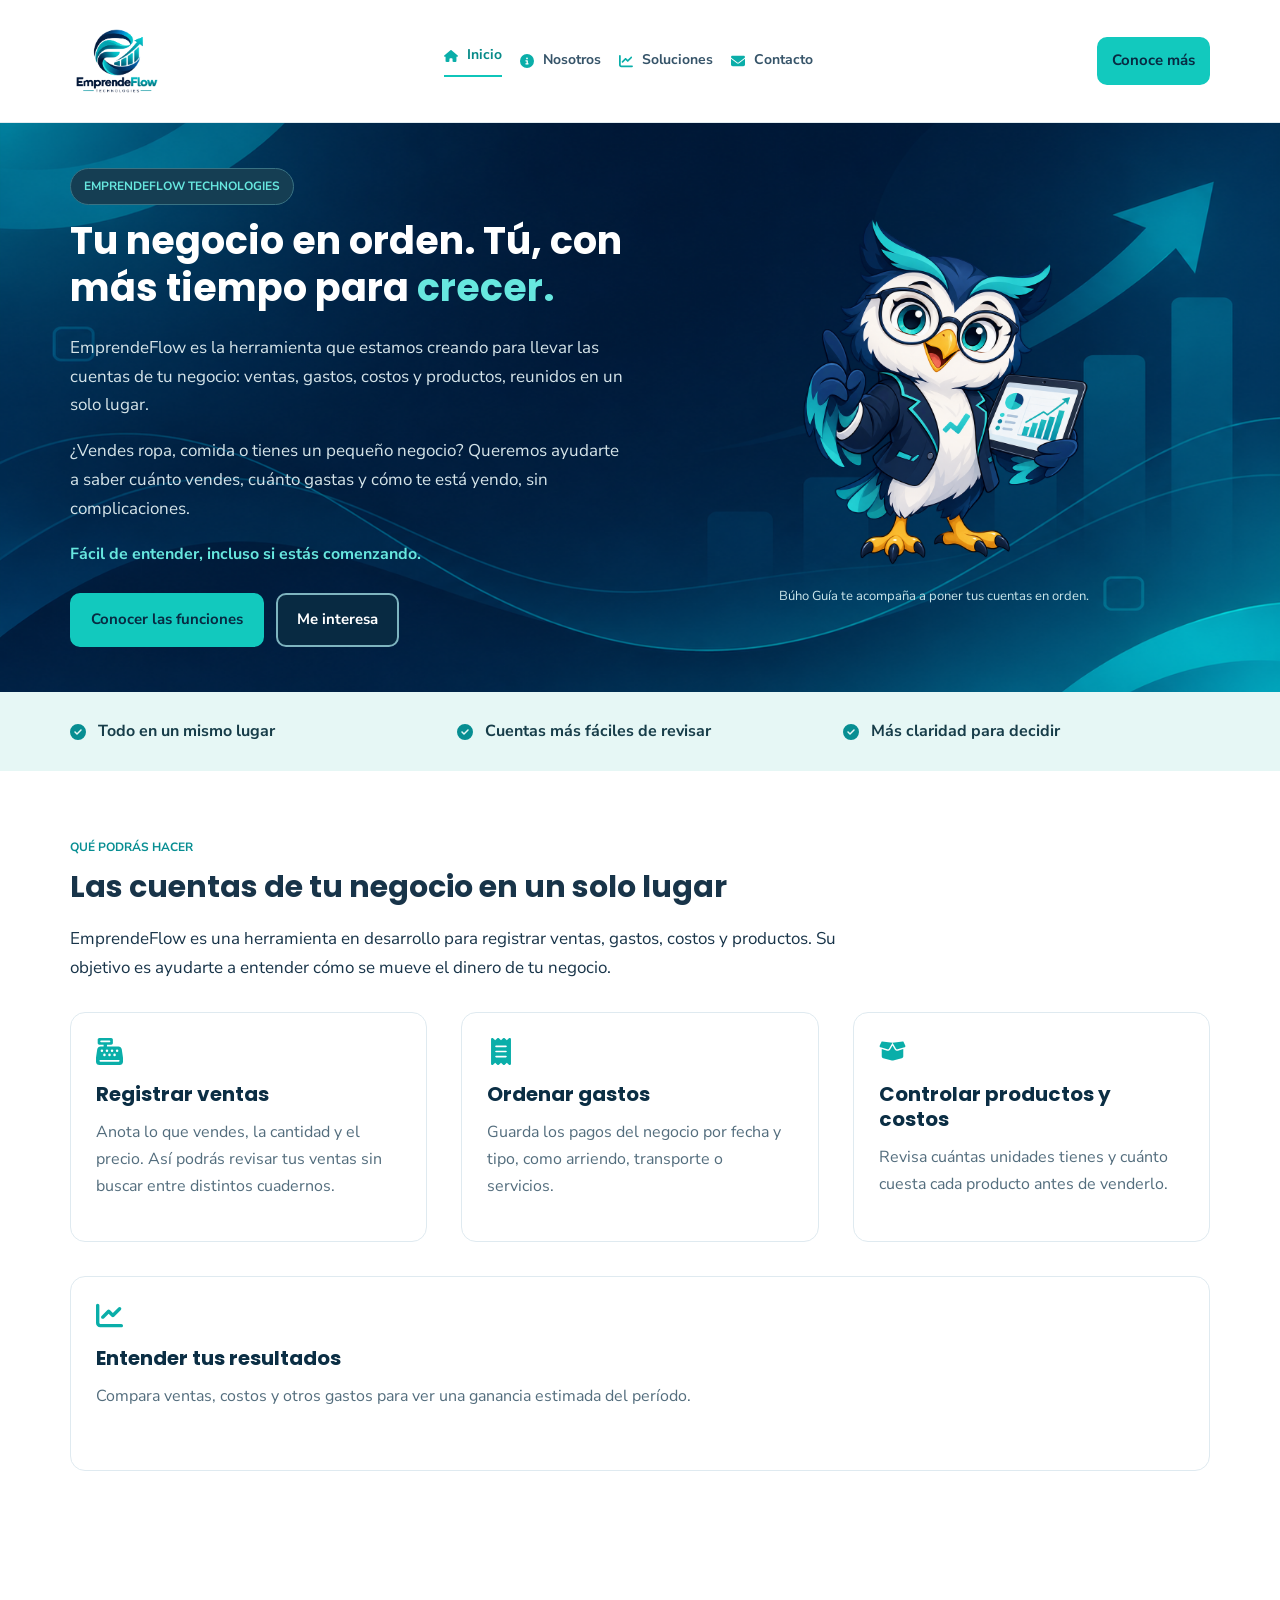
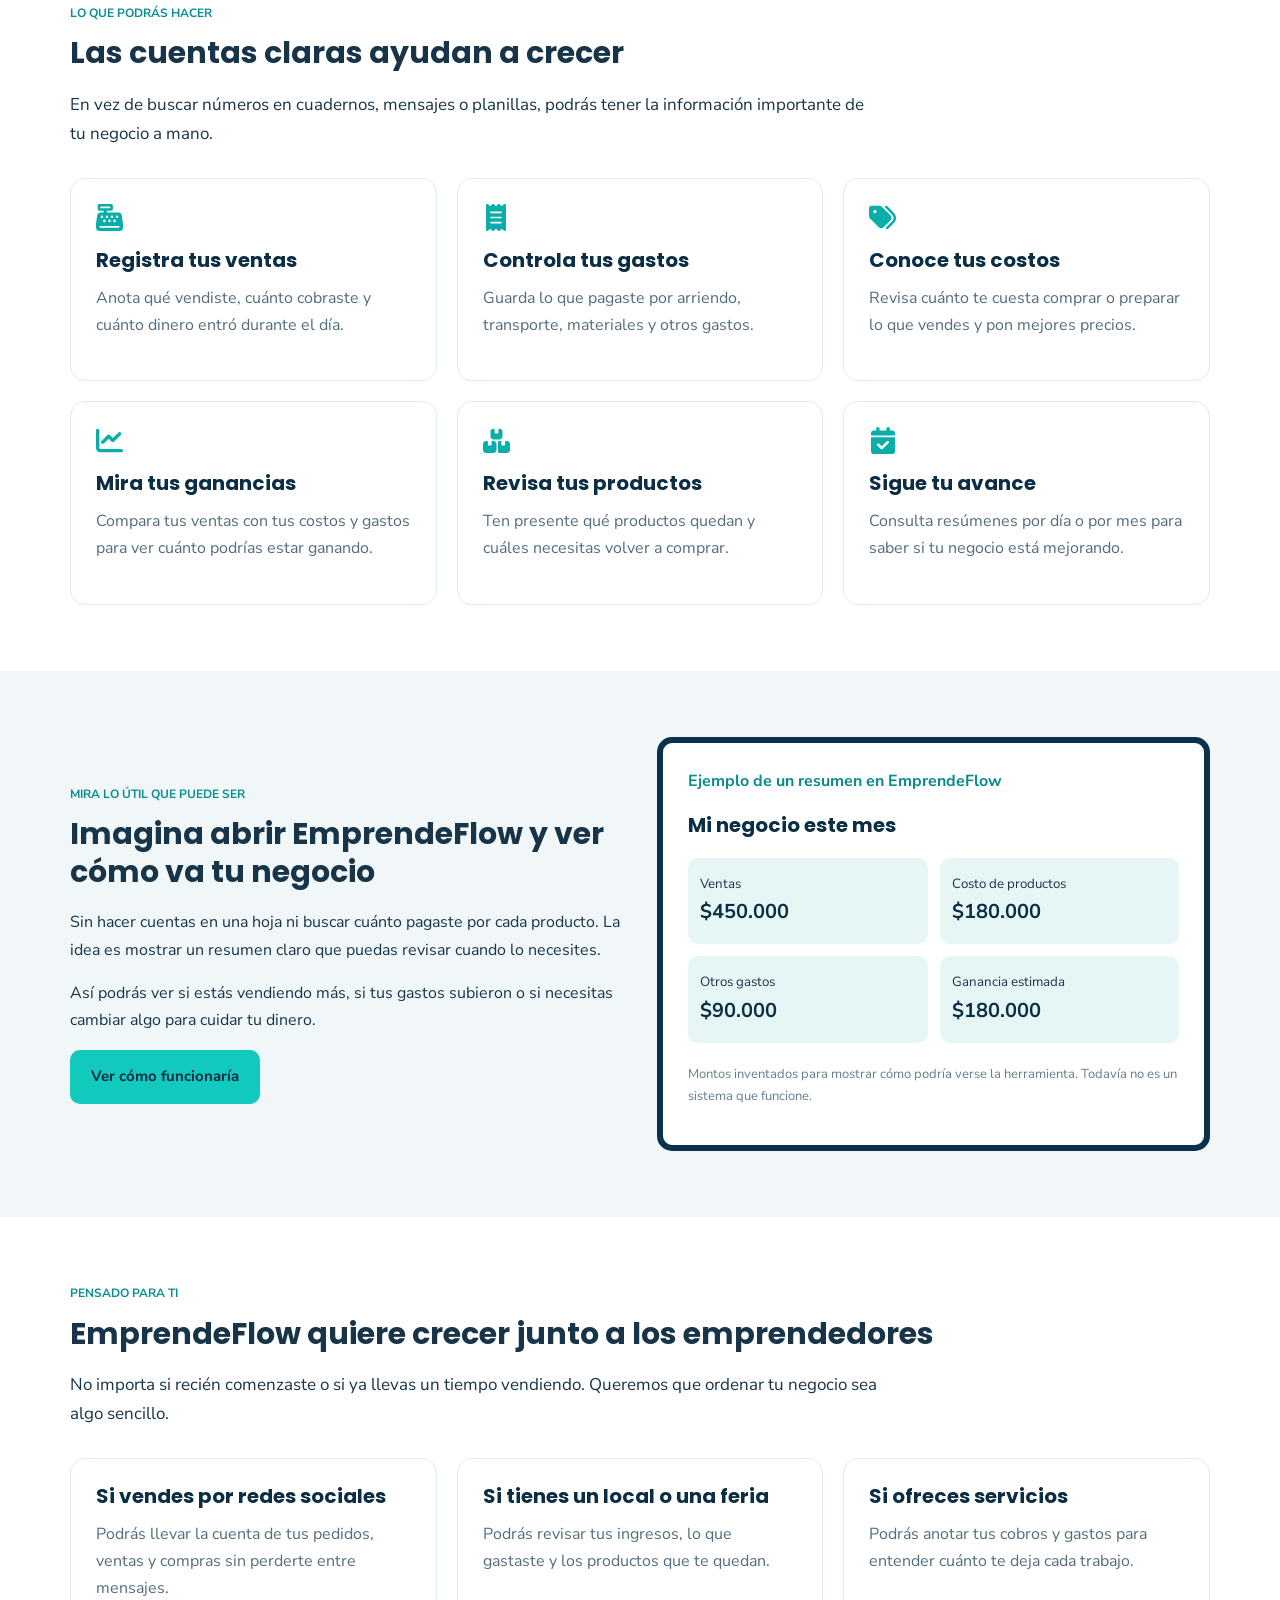
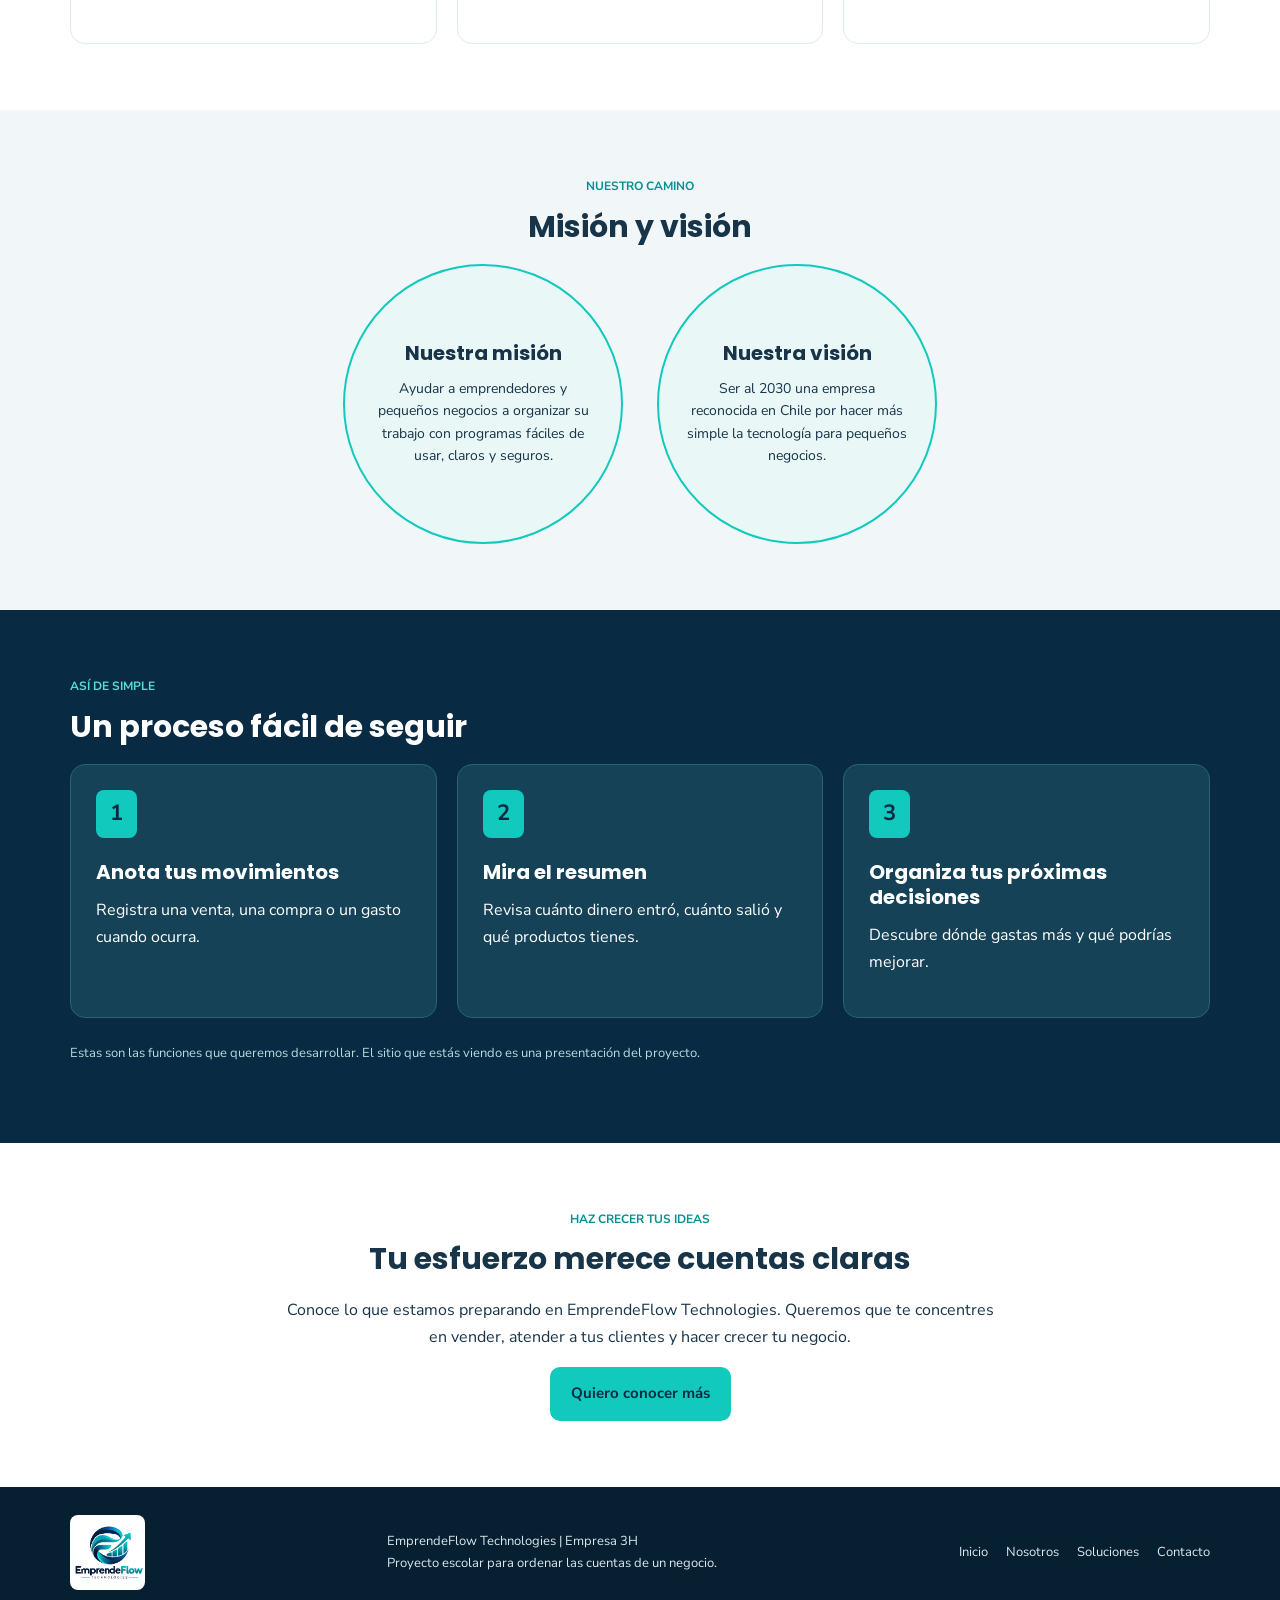
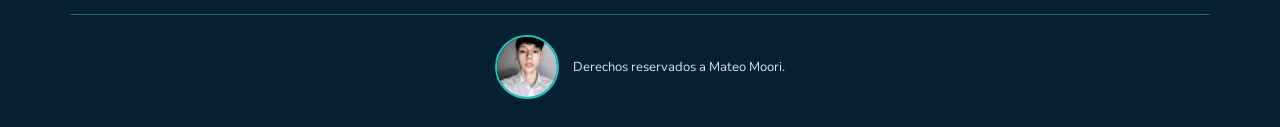
==== commit 3d83fc90: "Agregar analisis del problema, requerimientos y criterios de exito rubrica osori" ====
--- a/index.html
+++ b/index.html
@@ -174,11 +174,11 @@
                 <div class="cajotacirculos">
                     <article class="circulito">
                         <h3 class="titulito">Nuestra misión</h3>
-                        <p>Ayudar a pequeños negocios a registrar sus ventas, gastos y costos en un solo lugar, para entender mejor cuánto dinero entra y sale.</p>
+                        <p>Ayudar a emprendedores y pequeños negocios a organizar su trabajo con programas fáciles de usar, claros y seguros.</p>
                     </article>
                     <article class="circulito">
                         <h3 class="titulito">Nuestra visión</h3>
-                        <p>Ser una herramienta cercana y fácil de usar para que más emprendedores puedan ordenar sus cuentas y tomar decisiones con datos claros.</p>
+                        <p>Ser al 2030 una empresa reconocida en Chile por hacer más simple la tecnología para pequeños negocios.</p>
                     </article>
                 </div>
             </div>
